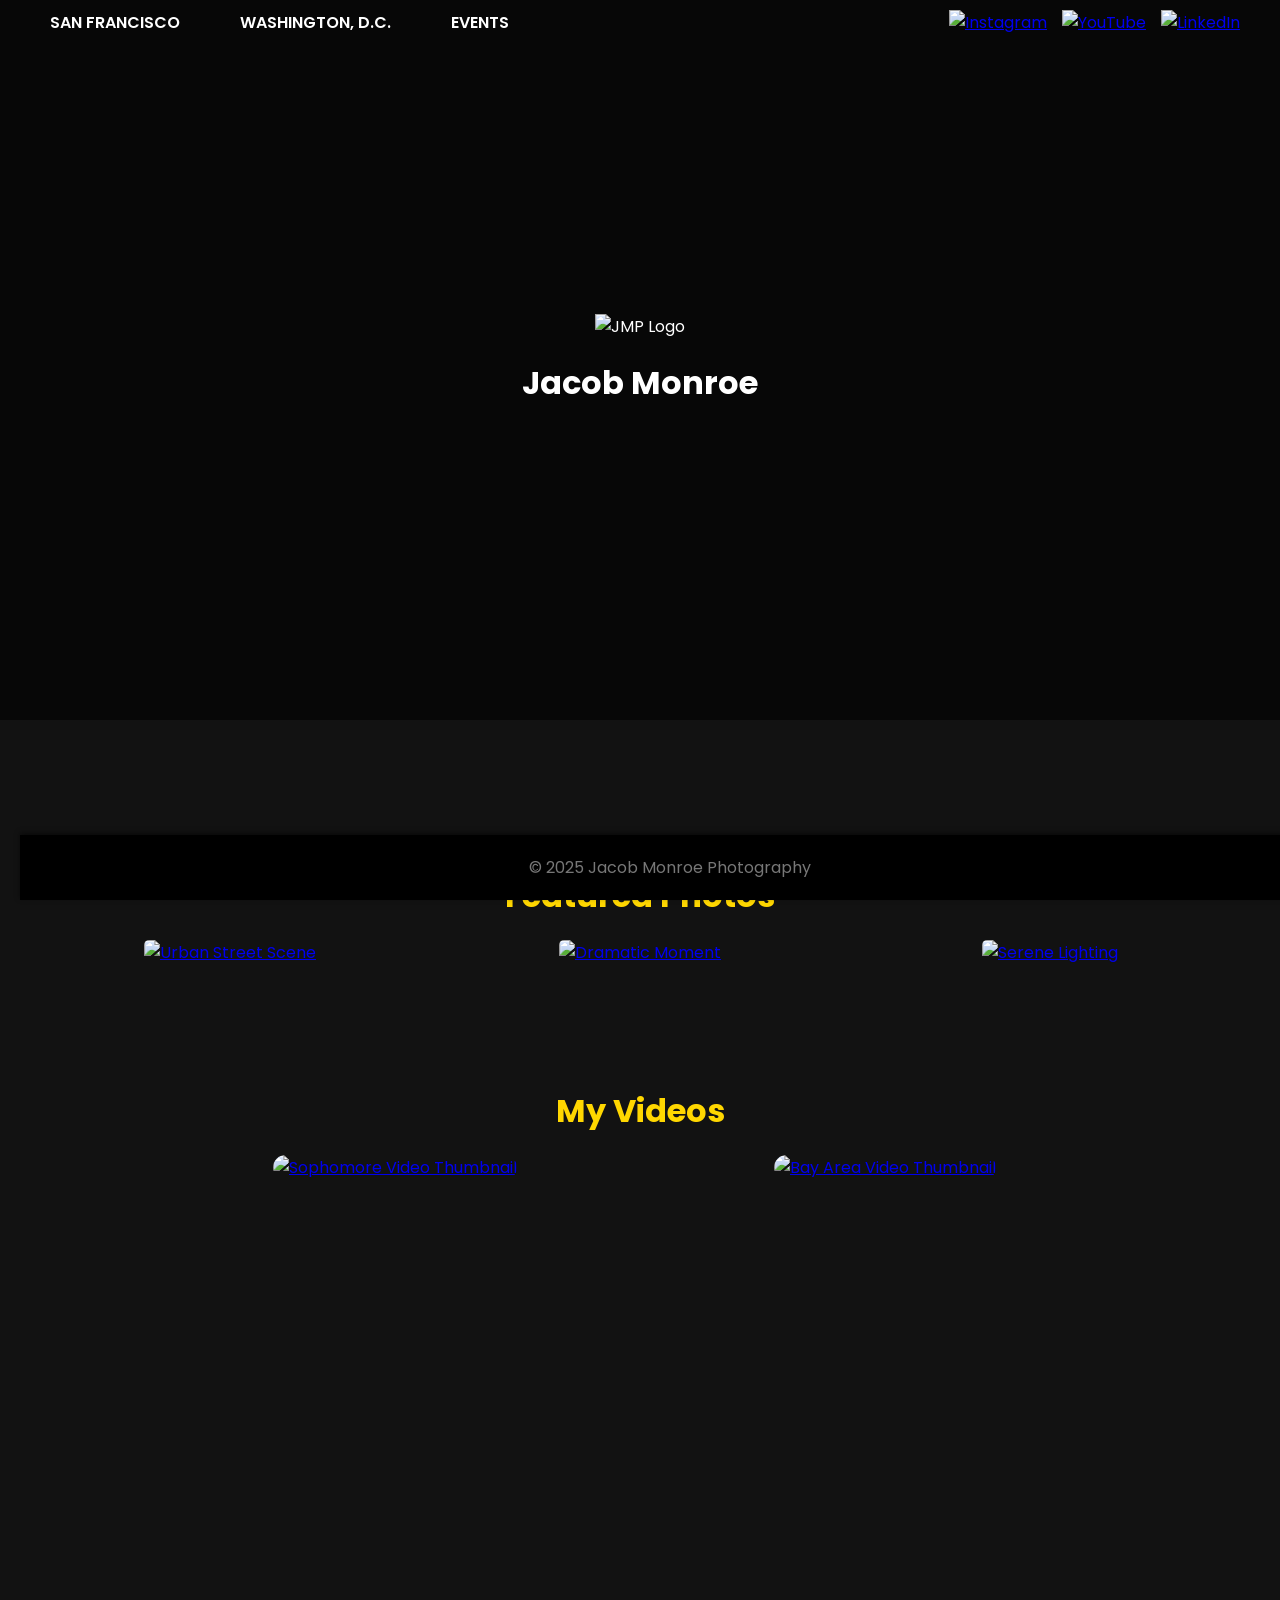
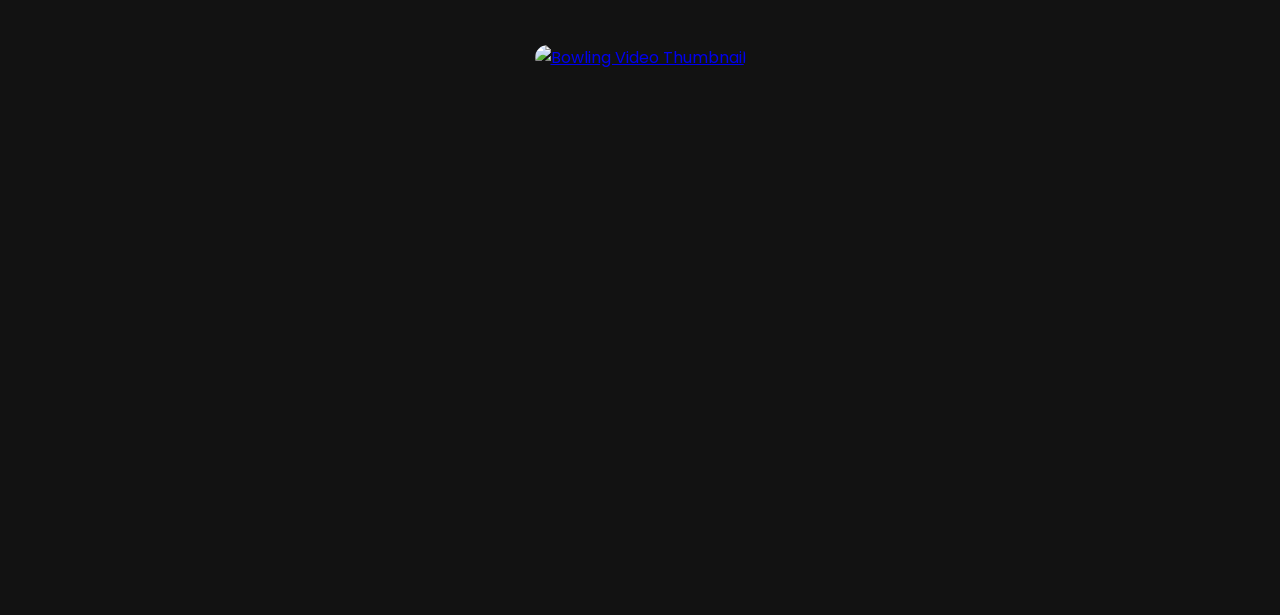
==== index.html @ bd72040c "Initial files upload" ====
<!DOCTYPE html>
<html lang="en">
<head>
    <meta charset="UTF-8">
    <meta name="viewport" content="width=device-width, initial-scale=1.0">
    <title>Jacob Monroe Photography</title>
    <style>
        @import url('https://fonts.googleapis.com/css2?family=Poppins:wght@300;600&display=swap');

        body {
            margin: 0;
            padding: 0;
            font-family: 'Poppins', sans-serif;
            background-color: #121212;
            color: #ffffff;
        }

        header {
            position: relative;
            height: 80vh;
            overflow: hidden;
            display: flex;
            justify-content: center;
            align-items: center;
            text-align: center;
        }

        .slideshow {
            position: absolute;
            top: 0;
            left: 0;
            width: 100%;
            height: 100%;
            z-index: 0;
        }

        .slideshow img {
            position: absolute;
            top: 0;
            left: 0;
            width: 100%;
            height: 100%;
            object-fit: cover;
            object-position: center;
            opacity: 0;
            animation: fade 25s infinite;
        }

        .slideshow img:nth-child(1) {
            animation-delay: 0s;
        }

        .slideshow img:nth-child(2) {
            animation-delay: 5s;
        }

        .slideshow img:nth-child(3) {
            animation-delay: 10s;
        }

        .slideshow img:nth-child(4) {
            animation-delay: 15s;
        }

        .slideshow img:nth-child(5) {
            animation-delay: 20s;
        }

        @keyframes fade {
            0% { opacity: 0; }
            10% { opacity: 1; }
            40% { opacity: 1; }
            50% { opacity: 0; }
            100% { opacity: 0; }
        }

        header::before {
            content: '';
            position: absolute;
            top: 0;
            left: 0;
            right: 0;
            bottom: 0;
            background-color: rgba(0, 0, 0, 0.6);
            z-index: 1;
        }

        .header-content {
            z-index: 2;
            position: relative;
            text-align: center;
            padding: 20px;
        }

        .header-content img {
            width: 150px;
            height: auto;
            margin-bottom: 20px;
        }

        .header-content h2 {
            font-size: 2rem;
            margin: 0;
        }

        nav {
            position: fixed;
            top: 0;
            width: 100%;
            background-color: rgba(0, 0, 0, 0);
            display: flex;
            justify-content: space-between;
            align-items: center;
            padding: 10px 20px;
            z-index: 1000;
            transition: background-color 0.5s ease;
        }

        nav:hover {
            background-color: rgba(0, 0, 0, 0.8);
        }

        .nav-links {
            display: flex;
            align-items: center;
            flex: 1;
        }

        .nav-links a {
            margin: 0 30px;
            color: #ffffff;
            text-decoration: none;
            font-weight: 600;
            font-size: 1rem;
            text-transform: uppercase;
        }

        .nav-links a:hover {
            color: #ffd700;
        }

        .social-icons {
            display: flex;
            align-items: center;
            gap: 15px;
            margin-right: 60px;
        }

        .social-icons img {
            width: 30px;
            height: auto;
            cursor: pointer;
            transition: transform 0.3s;
        }

        .social-icons img:hover {
            transform: scale(1.2);
        }

        main {
            padding: 50px 20px;
        }

        section {
            max-width: 1200px;
            margin: 50px auto;
            padding: 20px 0;
            text-align: center;
        }

        section h3 {
            font-size: 2rem;
            margin-bottom: 20px;
            color: #ffd700;
        }

        .gallery {
            display: grid;
            grid-template-columns: repeat(auto-fit, minmax(300px, 1fr));
            gap: 30px;
        }

        .gallery-item {
            position: relative;
            overflow: hidden;
        }

        .gallery img {
            width: 100%;
            height: auto;
            border-radius: 5px;
            transition: opacity 0.3s ease-in-out, transform 0.3s;
            opacity: 1;
        }

        .gallery-item:hover img {
            opacity: 0.3;
            transform: scale(1.05);
        }

        .gallery .description {
            position: absolute;
            top: 50%;
            left: 50%;
            transform: translate(-50%, -50%);
            color: #ffffff;
            font-size: 1.2rem;
            font-weight: 600;
            text-align: center;
            opacity: 0;
            transition: opacity 0.3s ease-in-out;
        }

        .gallery-item:hover .description {
            opacity: 1;
        }

        .video-gallery {
            display: flex;
            gap: 40px;
            justify-content: center;
            flex-wrap: wrap;
        }

        .video-item {
            position: relative;
            width: 450px;
            height: 450px;
            overflow: hidden;
        }

        .video-thumbnail {
            width: 100%;
            height: 100%;
            object-fit: cover;
            border-radius: 15px;
            transition: transform 0.3s ease-in-out;
        }

        .video-thumbnail:hover {
            transform: scale(1.1);
        }

        .video-description {
            position: absolute;
            top: 50%;
            left: 50%;
            transform: translate(-50%, -50%);
            color: #ffffff;
            font-size: 1.2rem;
            font-weight: 600;
            text-align: center;
            opacity: 0;
            transition: opacity 0.3s ease-in-out;
        }

        .video-item:hover .video-description {
            opacity: 1;
        }



        @keyframes play-video {
            0% { opacity: 1; }
            100% { opacity: 1; }
        }


        footer {
            text-align: center;
            padding: 20px 10px;
            background-color: #000;
            color: #777;
            position: fixed; 
            bottom: 0; 
            width: 100%;
            box-shadow: 0 -2px 5px rgba(0, 0, 0, 0.5);
        }

        footer p {
            margin: 0;
        }

        .fade-in {
            opacity: 0;
            transform: translateY(50px);
            transition: opacity 0.8s ease-out, transform 0.8s ease-out;
        }

        .fade-in.visible {
            opacity: 1;
            transform: translateY(0);
        }
    </style>
</head>
<body>

<nav>
    <div class="nav-links">
        <a href="san-francisco.html">San Francisco</a>
        <a href="washington-dc.html">Washington, D.C.</a>
        <a href="events.html">Events</a>
    </div>
    <div class="social-icons">
        <a href="https://www.instagram.com/jacobbb_photos/" target="_blank">
            <img src="images/instagram-logo.png" alt="Instagram">
        </a>
        <a href="https://www.youtube.com/@jacobbb_photos" target="_blank">
            <img src="images/youtube-logo.png" alt="YouTube">
        </a>
        <a href="https://www.linkedin.com/in/jacob-monroe-73263a211/" target="_blank">
            <img src="images/linkedin-logo.png" alt="LinkedIn">
        </a>
    </div>
</nav>

<header>
    <div class="slideshow">
        <img src="images/DSC02742-Edit-3.jpg" alt="Metro Train">
        <img src="images/DSC02815.jpg" alt="Golden Gate Bridge">
        <img src="images/DSC02839-Edit.jpg" alt="Jet Ski Sunset">
        <img src="images/DSC02872.jpg" alt="Framed Golden Gate">
        <img src="images/DSC02701.jpg" alt="Pagoda in Trees">
    </div>    
    <div class="header-content fade-in">
        <img src="images/jmp-logo.png" alt="JMP Logo">
        <h2>Jacob Monroe</h2>
    </div>
</header>

<main>
    <section>
        <h3 class="fade-in">Featured Photos</h3>
        <div class="gallery" id="featured-photos">
            <div class="gallery-item fade-in">
                <a href="washington-dc.html">
                    <img src="images/DSC02995-Edit.jpg" alt="Urban Street Scene">
                    <div class="description">Washington D.C.</div>
                </a>
            </div>
            <div class="gallery-item fade-in">
                <a href="events.html">
                    <img src="images/DSC06982.jpg" alt="Dramatic Moment">
                    <div class="description">Events</div>
                </a>
            </div>
            <div class="gallery-item fade-in">
                <a href="san-francisco.html">
                    <img src="images/DSC02701.jpg" alt="Serene Lighting">
                    <div class="description">San Francisco</div>
                </a>
            </div>
        </div>
    </section>    
    <section class="videos">
        <h3 class="fade-in">My Videos</h3>
        <div class="video-gallery">
            <div class="video-item">
                <a href="https://www.youtube.com/watch?v=WFHMotmZO9Q" target="_blank">
                    <img class="video-thumbnail" src="images/sophomore-screenshot.jpg" alt="Sophomore Video Thumbnail">
                    <div class="video-description">sophomore.mp4</div>
                </a>
            </div>
            <div class="video-item">
                <a href="https://www.youtube.com/watch?v=WrS8kGgV26c" target="_blank">
                    <img class="video-thumbnail" src="images/bay-screenshot.jpg" alt="Bay Area Video Thumbnail">
                    <div class="video-description">A day in SF</div>
                </a>
            </div>
            <div class="video-item">
                <a href="https://www.youtube.com/watch?v=JFMi3UOYPPc&t=3s" target="_blank">
                    <img class="video-thumbnail" src="images/atlanta-screenshot.jpg" alt="Bowling Video Thumbnail">
                    <div class="video-description">Atlanta Thanksgiving</div>
                </a>
            </div>
        </div>
    </section>
    

<footer>
    <p>&copy; 2025 Jacob Monroe Photography</p>
</footer>

<script>
    document.addEventListener('DOMContentLoaded', function () {
        const nav = document.querySelector('nav');
        nav.style.backgroundColor = 'rgba(0, 0, 0, 0)';
        nav.addEventListener('mouseenter', function () {
            nav.style.backgroundColor = 'rgba(0, 0, 0, 0.8)';
        });
        nav.addEventListener('mouseleave', function () {
            nav.style.backgroundColor = 'rgba(0, 0, 0, 0)';
        });

        const observer = new IntersectionObserver((entries) => {
            entries.forEach(entry => {
                if (entry.isIntersecting) {
                    entry.target.classList.add('visible');
                } else {
                    entry.target.classList.remove('visible');
                }
            });
        }, {
            threshold: 0.2
        });
        const fadeElements = document.querySelectorAll('.fade-in');
        fadeElements.forEach(el => observer.observe(el));

        const videos = document.querySelectorAll('.video');
        videos.forEach(video => {
            video.addEventListener('mouseover', function () {
                video.muted = false; 
                video.play();        
            });
            video.addEventListener('mouseleave', function () {
                video.pause();       
                video.currentTime = 0; 
                video.muted = true;  
            });
        });
    });
</script>


</body>
</html>
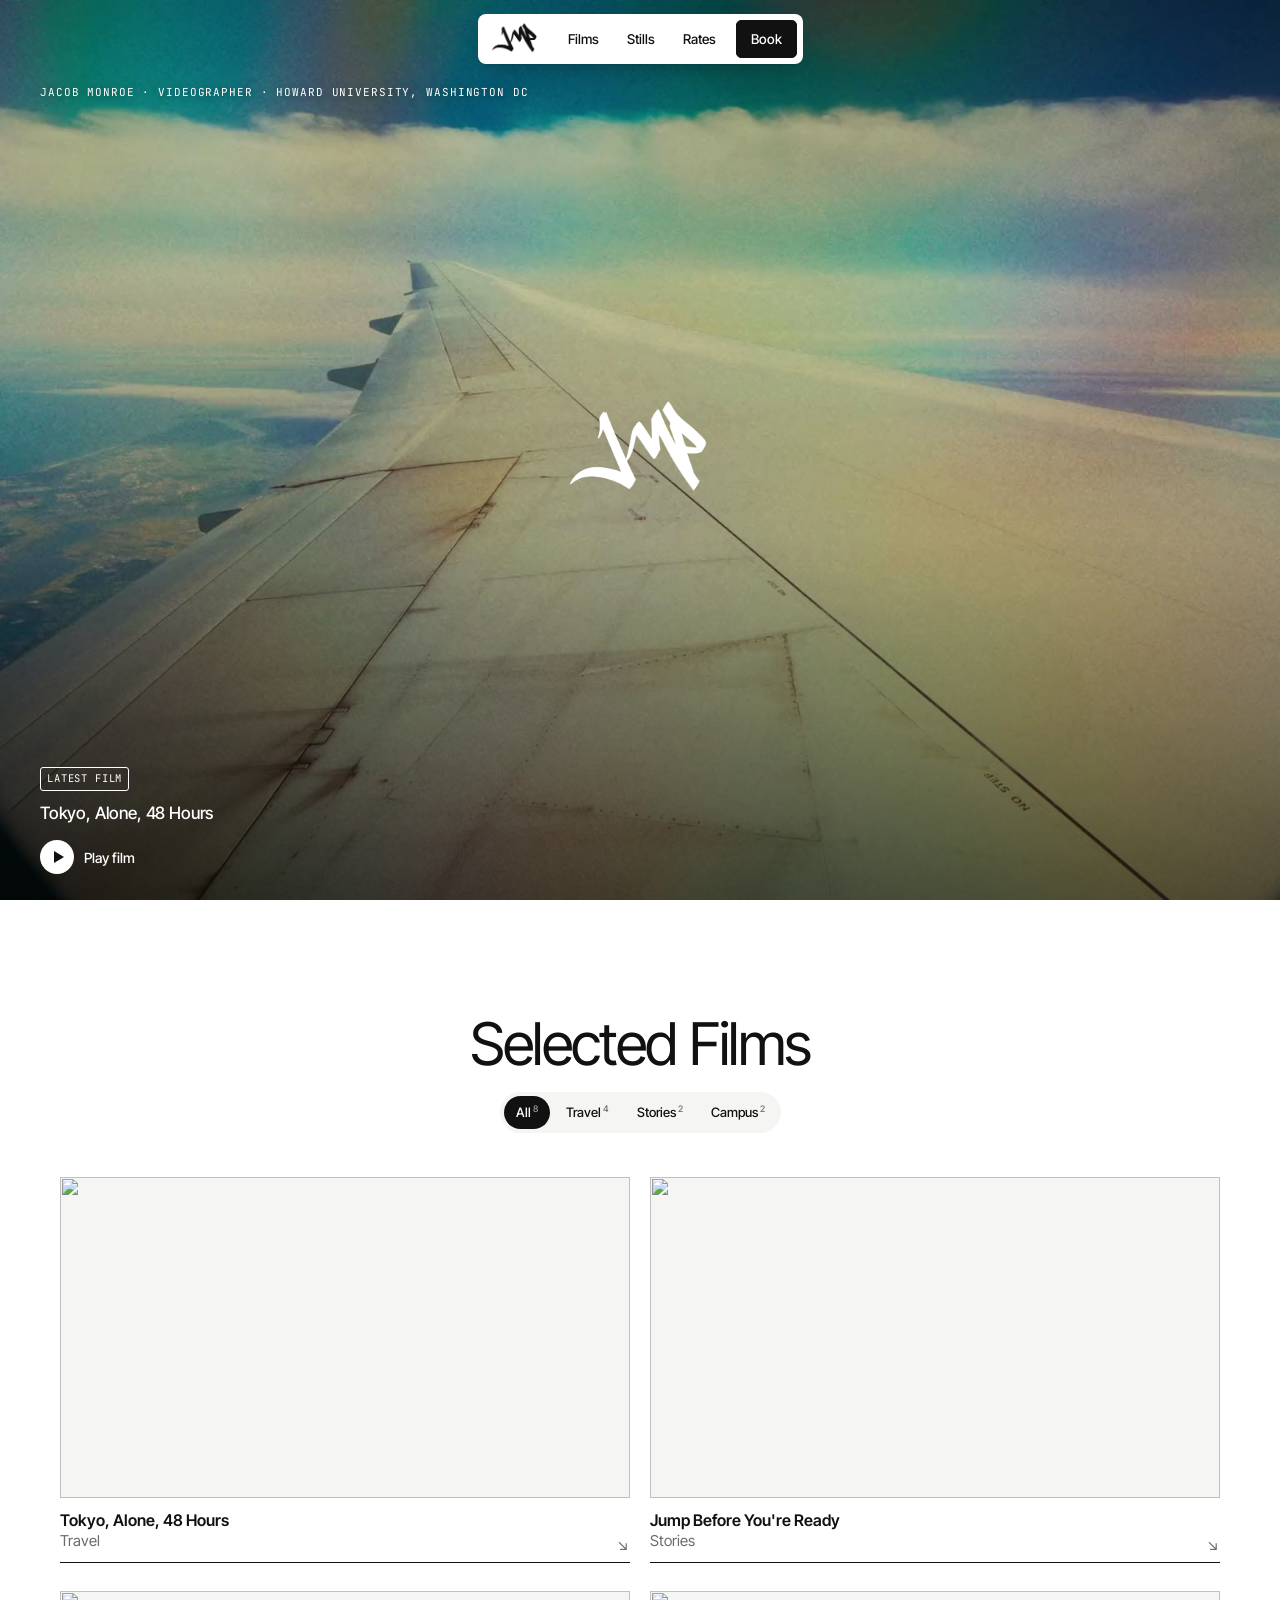
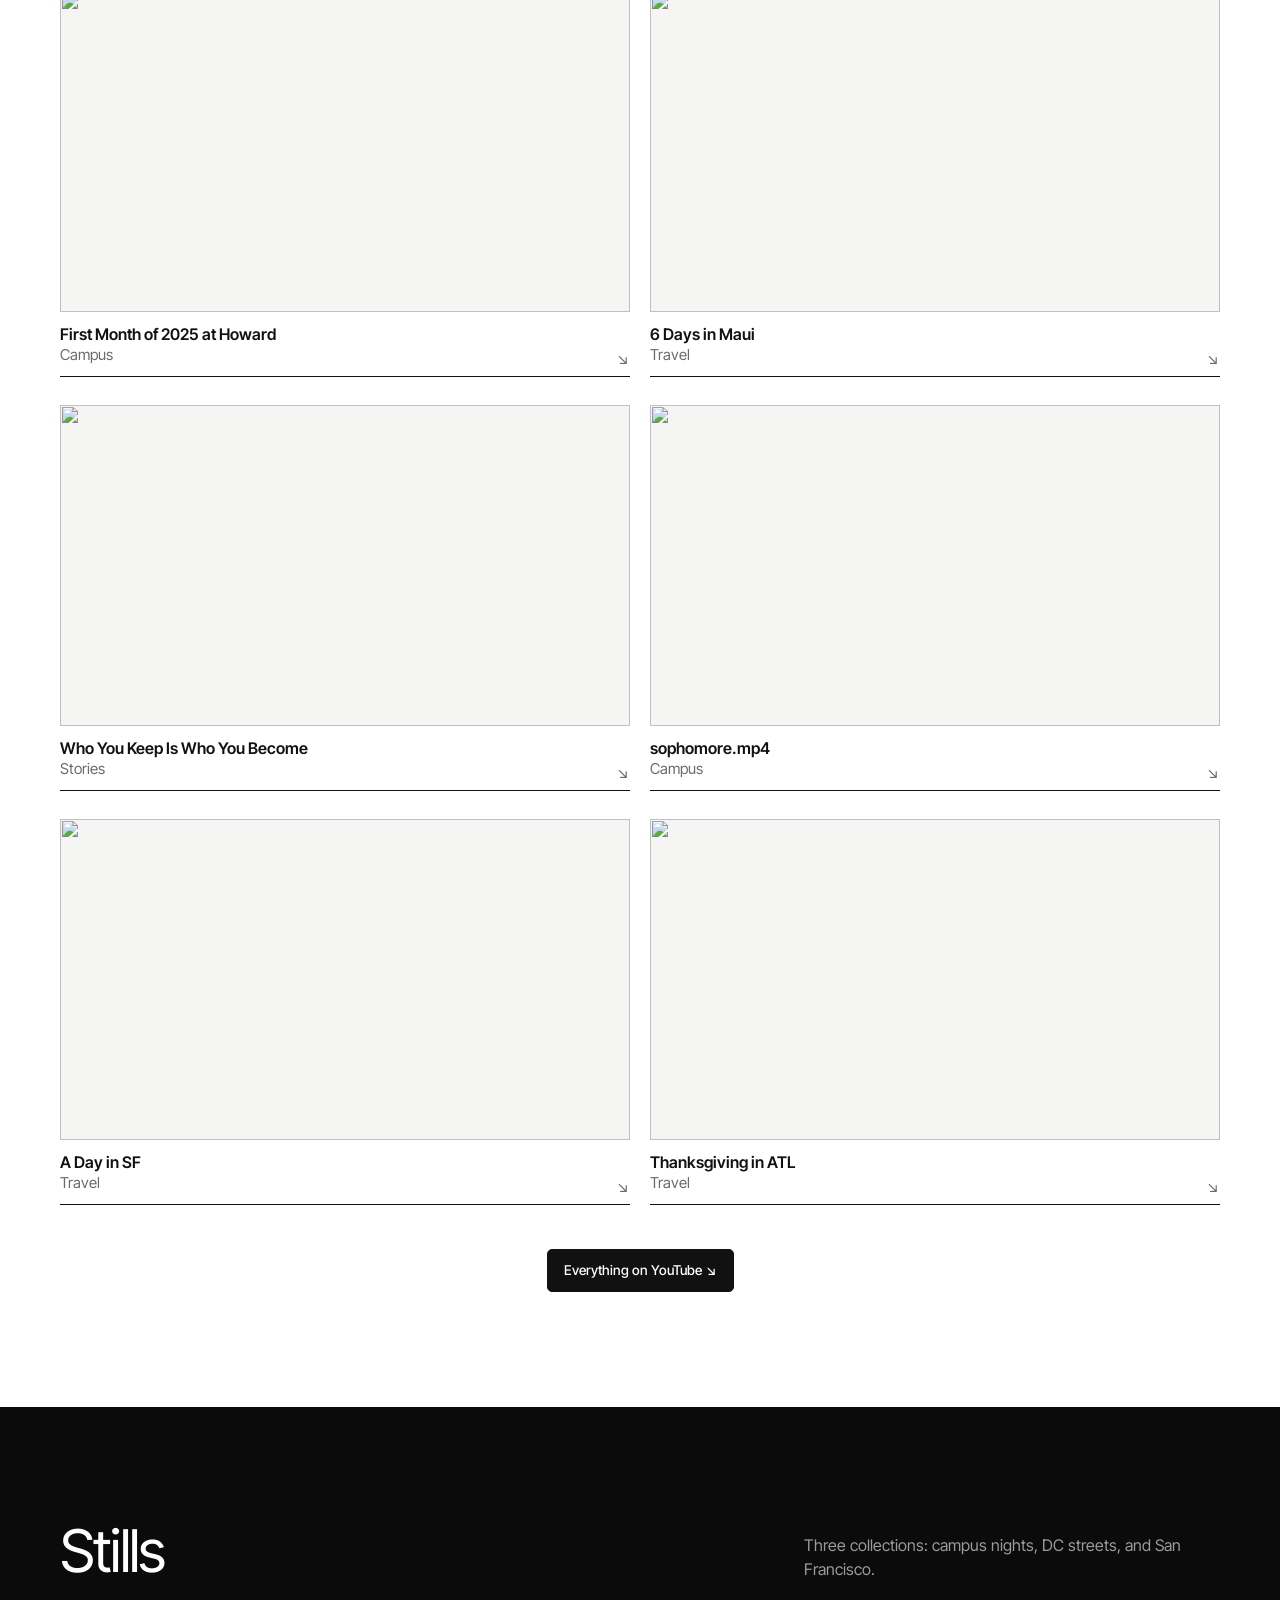
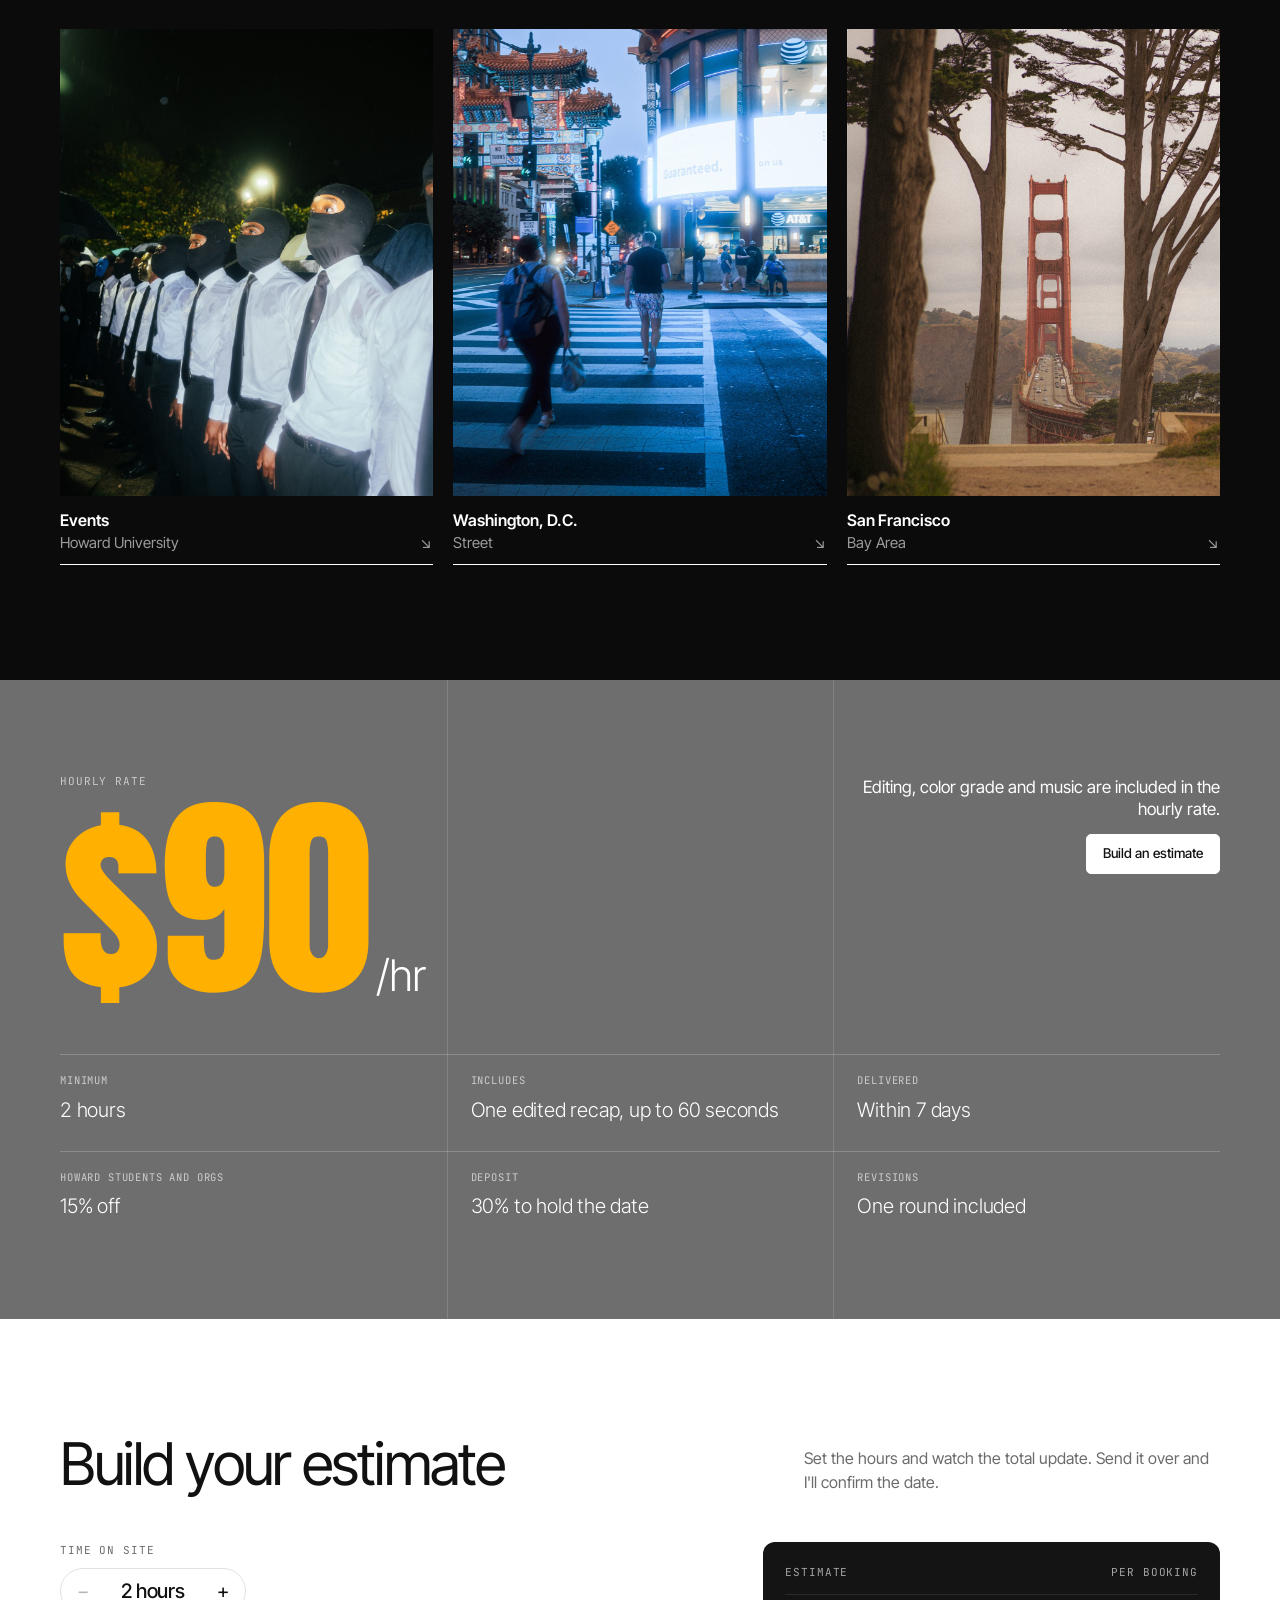
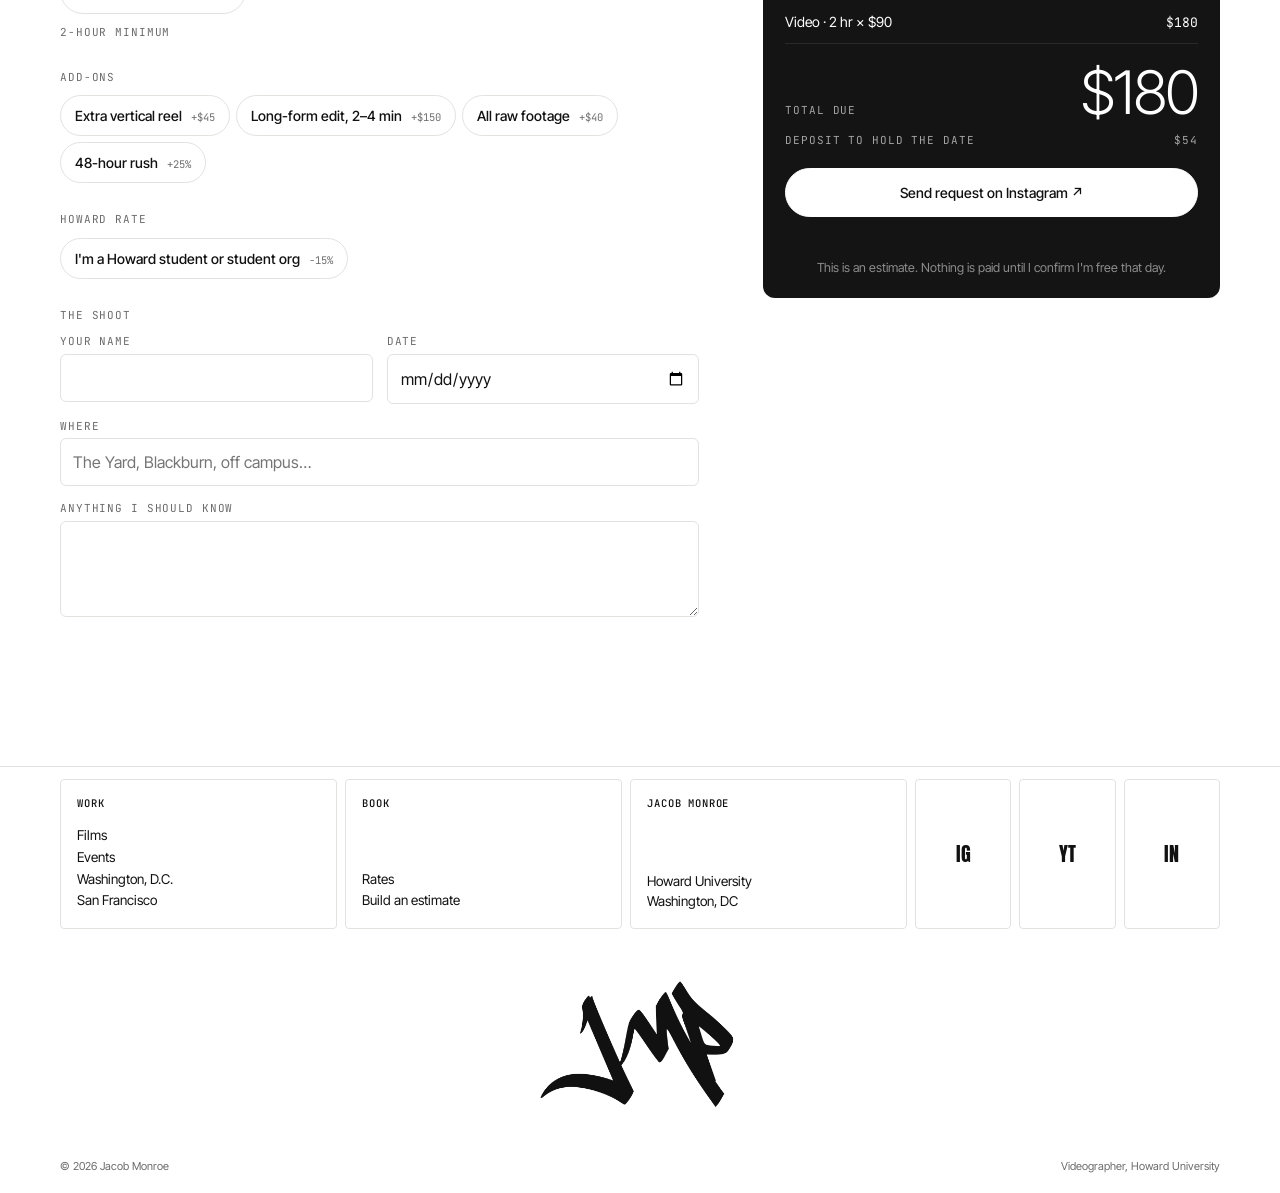
==== commit fc00da8c: "Redesign as a video portfolio with hourly rate and estimate builder - Hero plays a looping Tokyo cli" ====
--- a/index.html
+++ b/index.html
@@ -1,426 +1,195 @@
-<!DOCTYPE html>
-<html lang="en">
-<head>
-    <meta charset="UTF-8">
-    <meta name="viewport" content="width=device-width, initial-scale=1.0">
-    <title>Jacob Monroe Photography</title>
-    <style>
-        @import url('https://fonts.googleapis.com/css2?family=Poppins:wght@300;600&display=swap');
-
-        body {
-            margin: 0;
-            padding: 0;
-            font-family: 'Poppins', sans-serif;
-            background-color: #121212;
-            color: #ffffff;
-        }
-
-        header {
-            position: relative;
-            height: 80vh;
-            overflow: hidden;
-            display: flex;
-            justify-content: center;
-            align-items: center;
-            text-align: center;
-        }
-
-        .slideshow {
-            position: absolute;
-            top: 0;
-            left: 0;
-            width: 100%;
-            height: 100%;
-            z-index: 0;
-        }
-
-        .slideshow img {
-            position: absolute;
-            top: 0;
-            left: 0;
-            width: 100%;
-            height: 100%;
-            object-fit: cover;
-            object-position: center;
-            opacity: 0;
-            animation: fade 25s infinite;
-        }
-
-        .slideshow img:nth-child(1) {
-            animation-delay: 0s;
-        }
-
-        .slideshow img:nth-child(2) {
-            animation-delay: 5s;
-        }
-
-        .slideshow img:nth-child(3) {
-            animation-delay: 10s;
-        }
-
-        .slideshow img:nth-child(4) {
-            animation-delay: 15s;
-        }
-
-        .slideshow img:nth-child(5) {
-            animation-delay: 20s;
-        }
-
-        @keyframes fade {
-            0% { opacity: 0; }
-            10% { opacity: 1; }
-            40% { opacity: 1; }
-            50% { opacity: 0; }
-            100% { opacity: 0; }
-        }
-
-        header::before {
-            content: '';
-            position: absolute;
-            top: 0;
-            left: 0;
-            right: 0;
-            bottom: 0;
-            background-color: rgba(0, 0, 0, 0.6);
-            z-index: 1;
-        }
-
-        .header-content {
-            z-index: 2;
-            position: relative;
-            text-align: center;
-            padding: 20px;
-        }
-
-        .header-content img {
-            width: 150px;
-            height: auto;
-            margin-bottom: 20px;
-        }
-
-        .header-content h2 {
-            font-size: 2rem;
-            margin: 0;
-        }
-
-        nav {
-            position: fixed;
-            top: 0;
-            width: 100%;
-            background-color: rgba(0, 0, 0, 0);
-            display: flex;
-            justify-content: space-between;
-            align-items: center;
-            padding: 10px 20px;
-            z-index: 1000;
-            transition: background-color 0.5s ease;
-        }
-
-        nav:hover {
-            background-color: rgba(0, 0, 0, 0.8);
-        }
-
-        .nav-links {
-            display: flex;
-            align-items: center;
-            flex: 1;
-        }
-
-        .nav-links a {
-            margin: 0 30px;
-            color: #ffffff;
-            text-decoration: none;
-            font-weight: 600;
-            font-size: 1rem;
-            text-transform: uppercase;
-        }
-
-        .nav-links a:hover {
-            color: #ffd700;
-        }
-
-        .social-icons {
-            display: flex;
-            align-items: center;
-            gap: 15px;
-            margin-right: 60px;
-        }
-
-        .social-icons img {
-            width: 30px;
-            height: auto;
-            cursor: pointer;
-            transition: transform 0.3s;
-        }
-
-        .social-icons img:hover {
-            transform: scale(1.2);
-        }
-
-        main {
-            padding: 50px 20px;
-        }
-
-        section {
-            max-width: 1200px;
-            margin: 50px auto;
-            padding: 20px 0;
-            text-align: center;
-        }
-
-        section h3 {
-            font-size: 2rem;
-            margin-bottom: 20px;
-            color: #ffd700;
-        }
-
-        .gallery {
-            display: grid;
-            grid-template-columns: repeat(auto-fit, minmax(300px, 1fr));
-            gap: 30px;
-        }
-
-        .gallery-item {
-            position: relative;
-            overflow: hidden;
-        }
-
-        .gallery img {
-            width: 100%;
-            height: auto;
-            border-radius: 5px;
-            transition: opacity 0.3s ease-in-out, transform 0.3s;
-            opacity: 1;
-        }
-
-        .gallery-item:hover img {
-            opacity: 0.3;
-            transform: scale(1.05);
-        }
-
-        .gallery .description {
-            position: absolute;
-            top: 50%;
-            left: 50%;
-            transform: translate(-50%, -50%);
-            color: #ffffff;
-            font-size: 1.2rem;
-            font-weight: 600;
-            text-align: center;
-            opacity: 0;
-            transition: opacity 0.3s ease-in-out;
-        }
-
-        .gallery-item:hover .description {
-            opacity: 1;
-        }
-
-        .video-gallery {
-            display: flex;
-            gap: 40px;
-            justify-content: center;
-            flex-wrap: wrap;
-        }
-
-        .video-item {
-            position: relative;
-            width: 450px;
-            height: 450px;
-            overflow: hidden;
-        }
-
-        .video-thumbnail {
-            width: 100%;
-            height: 100%;
-            object-fit: cover;
-            border-radius: 15px;
-            transition: transform 0.3s ease-in-out;
-        }
-
-        .video-thumbnail:hover {
-            transform: scale(1.1);
-        }
-
-        .video-description {
-            position: absolute;
-            top: 50%;
-            left: 50%;
-            transform: translate(-50%, -50%);
-            color: #ffffff;
-            font-size: 1.2rem;
-            font-weight: 600;
-            text-align: center;
-            opacity: 0;
-            transition: opacity 0.3s ease-in-out;
-        }
-
-        .video-item:hover .video-description {
-            opacity: 1;
-        }
-
-
-
-        @keyframes play-video {
-            0% { opacity: 1; }
-            100% { opacity: 1; }
-        }
-
-
-        footer {
-            text-align: center;
-            padding: 20px 10px;
-            background-color: #000;
-            color: #777;
-            position: fixed; 
-            bottom: 0; 
-            width: 100%;
-            box-shadow: 0 -2px 5px rgba(0, 0, 0, 0.5);
-        }
-
-        footer p {
-            margin: 0;
-        }
-
-        .fade-in {
-            opacity: 0;
-            transform: translateY(50px);
-            transition: opacity 0.8s ease-out, transform 0.8s ease-out;
-        }
-
-        .fade-in.visible {
-            opacity: 1;
-            transform: translateY(0);
-        }
-    </style>
-</head>
-<body>
-
-<nav>
-    <div class="nav-links">
-        <a href="san-francisco.html">San Francisco</a>
-        <a href="washington-dc.html">Washington, D.C.</a>
-        <a href="events.html">Events</a>
-    </div>
-    <div class="social-icons">
-        <a href="https://www.instagram.com/jacobbb_photos/" target="_blank">
-            <img src="images/instagram-logo.png" alt="Instagram">
-        </a>
-        <a href="https://www.youtube.com/@jacobbb_photos" target="_blank">
-            <img src="images/youtube-logo.png" alt="YouTube">
-        </a>
-        <a href="https://www.linkedin.com/in/jacob-monroe-73263a211/" target="_blank">
-            <img src="images/linkedin-logo.png" alt="LinkedIn">
-        </a>
-    </div>
-</nav>
-
-<header>
-    <div class="slideshow">
-        <img src="images/DSC02742-Edit-3.jpg" alt="Metro Train">
-        <img src="images/DSC02815.jpg" alt="Golden Gate Bridge">
-        <img src="images/DSC02839-Edit.jpg" alt="Jet Ski Sunset">
-        <img src="images/DSC02872.jpg" alt="Framed Golden Gate">
-        <img src="images/DSC02701.jpg" alt="Pagoda in Trees">
-    </div>    
-    <div class="header-content fade-in">
-        <img src="images/jmp-logo.png" alt="JMP Logo">
-        <h2>Jacob Monroe</h2>
-    </div>
-</header>
-
-<main>
-    <section>
-        <h3 class="fade-in">Featured Photos</h3>
-        <div class="gallery" id="featured-photos">
-            <div class="gallery-item fade-in">
-                <a href="washington-dc.html">
-                    <img src="images/DSC02995-Edit.jpg" alt="Urban Street Scene">
-                    <div class="description">Washington D.C.</div>
-                </a>
-            </div>
-            <div class="gallery-item fade-in">
-                <a href="events.html">
-                    <img src="images/DSC06982.jpg" alt="Dramatic Moment">
-                    <div class="description">Events</div>
-                </a>
-            </div>
-            <div class="gallery-item fade-in">
-                <a href="san-francisco.html">
-                    <img src="images/DSC02701.jpg" alt="Serene Lighting">
-                    <div class="description">San Francisco</div>
-                </a>
-            </div>
-        </div>
-    </section>    
-    <section class="videos">
-        <h3 class="fade-in">My Videos</h3>
-        <div class="video-gallery">
-            <div class="video-item">
-                <a href="https://www.youtube.com/watch?v=WFHMotmZO9Q" target="_blank">
-                    <img class="video-thumbnail" src="images/sophomore-screenshot.jpg" alt="Sophomore Video Thumbnail">
-                    <div class="video-description">sophomore.mp4</div>
-                </a>
-            </div>
-            <div class="video-item">
-                <a href="https://www.youtube.com/watch?v=WrS8kGgV26c" target="_blank">
-                    <img class="video-thumbnail" src="images/bay-screenshot.jpg" alt="Bay Area Video Thumbnail">
-                    <div class="video-description">A day in SF</div>
-                </a>
-            </div>
-            <div class="video-item">
-                <a href="https://www.youtube.com/watch?v=JFMi3UOYPPc&t=3s" target="_blank">
-                    <img class="video-thumbnail" src="images/atlanta-screenshot.jpg" alt="Bowling Video Thumbnail">
-                    <div class="video-description">Atlanta Thanksgiving</div>
-                </a>
-            </div>
-        </div>
-    </section>
-    
-
-<footer>
-    <p>&copy; 2025 Jacob Monroe Photography</p>
-</footer>
-
-<script>
-    document.addEventListener('DOMContentLoaded', function () {
-        const nav = document.querySelector('nav');
-        nav.style.backgroundColor = 'rgba(0, 0, 0, 0)';
-        nav.addEventListener('mouseenter', function () {
-            nav.style.backgroundColor = 'rgba(0, 0, 0, 0.8)';
-        });
-        nav.addEventListener('mouseleave', function () {
-            nav.style.backgroundColor = 'rgba(0, 0, 0, 0)';
-        });
-
-        const observer = new IntersectionObserver((entries) => {
-            entries.forEach(entry => {
-                if (entry.isIntersecting) {
-                    entry.target.classList.add('visible');
-                } else {
-                    entry.target.classList.remove('visible');
-                }
-            });
-        }, {
-            threshold: 0.2
-        });
-        const fadeElements = document.querySelectorAll('.fade-in');
-        fadeElements.forEach(el => observer.observe(el));
-
-        const videos = document.querySelectorAll('.video');
-        videos.forEach(video => {
-            video.addEventListener('mouseover', function () {
-                video.muted = false; 
-                video.play();        
-            });
-            video.addEventListener('mouseleave', function () {
-                video.pause();       
-                video.currentTime = 0; 
-                video.muted = true;  
-            });
-        });
-    });
-</script>
-
-
-</body>
-</html>
+<!DOCTYPE html>
+<html lang="en">
+<head>
+  <meta charset="UTF-8">
+  <meta name="viewport" content="width=device-width, initial-scale=1.0">
+  <title>Jacob Monroe — Videographer, Howard University</title>
+  <meta name="description" content="Jacob Monroe is a videographer at Howard University in Washington, DC. Watch the films, see the rates, and book a shoot.">
+  <meta property="og:title" content="Jacob Monroe — Videographer">
+  <meta property="og:description" content="Videographer at Howard University, Washington, DC.">
+  <meta property="og:image" content="https://i.ytimg.com/vi/aL7wgQuylRU/maxresdefault.jpg">
+  <link rel="icon" href="images/jmp-logo.png">
+  <link rel="preconnect" href="https://fonts.googleapis.com">
+  <link rel="preconnect" href="https://fonts.gstatic.com" crossorigin>
+  <link href="https://fonts.googleapis.com/css2?family=Anton&family=Inter+Tight:wght@300;400;500;600&family=JetBrains+Mono:wght@400;500&display=swap" rel="stylesheet">
+  <link rel="stylesheet" href="css/style.css?v=7">
+</head>
+<body>
+
+<nav class="nav">
+  <div class="wrap">
+    <a class="brand" href="#top" aria-label="Jacob Monroe, home"><span class="logo"></span></a>
+    <div class="nav-links mono">
+      <a class="hide-s" href="#films">Films</a>
+      <a class="hide-s" href="#photos">Stills</a>
+      <a href="#rates">Rates</a>
+      <a class="btn" href="#book">Book</a>
+    </div>
+  </div>
+</nav>
+
+<header class="hero" id="top" aria-roledescription="carousel" aria-label="Featured films">
+  <h1 class="sr">Jacob Monroe: videographer at Howard University</h1>
+  <p class="who mono">Jacob Monroe · Videographer · Howard University, Washington DC</p>
+  <div id="slides"></div>
+  <div class="hero-logo" role="img" aria-label="JMP"></div>
+  <div class="dots" id="dots"></div>
+  <span class="count mono" id="count"></span>
+</header>
+
+<section class="section" id="films">
+  <div class="wrap">
+    <div class="center-head">
+      <h2>Selected Films</h2>
+      <div class="filters" id="filters" role="group" aria-label="Filter films"></div>
+    </div>
+    <div class="films" id="film-grid"></div>
+    <div class="films-foot">
+      <a class="btn" href="https://www.youtube.com/@jacobbb_photos" target="_blank" rel="noopener">Everything on YouTube ↘</a>
+    </div>
+  </div>
+</section>
+
+<section class="section dark" id="photos">
+  <div class="wrap">
+    <div class="head">
+      <h2 class="h2">Stills</h2>
+      <p>Three collections: campus nights, DC streets, and San Francisco.</p>
+    </div>
+    <div class="collections">
+      <a class="collection reveal" href="events.html">
+        <div class="frame"><img loading="lazy" src="images/web/DSC06982.jpg" alt="A line of men in white shirts, ties and masks at night"></div>
+        <div class="cap"><div><b>Events</b><span>Howard University</span></div><span>↘</span></div>
+      </a>
+      <a class="collection reveal" href="washington-dc.html">
+        <div class="frame"><img loading="lazy" src="images/web/DSC02995-Edit.jpg" alt="Pedestrians crossing a Chinatown intersection at dusk"></div>
+        <div class="cap"><div><b>Washington, D.C.</b><span>Street</span></div><span>↘</span></div>
+      </a>
+      <a class="collection reveal" href="san-francisco.html">
+        <div class="frame"><img loading="lazy" src="images/web/DSC02872.jpg" alt="The Golden Gate Bridge framed by cypress trees"></div>
+        <div class="cap"><div><b>San Francisco</b><span>Bay Area</span></div><span>↘</span></div>
+      </a>
+    </div>
+  </div>
+</section>
+
+<section class="panel" id="rates">
+  <div class="wrap rates-top">
+    <h2 class="lede"><span class="mono rate-label">Hourly rate</span><span class="big-rate">$90<small>/hr</small></span></h2>
+    <div class="side">
+      Editing, color grade and music are included in the hourly rate.
+      <div><a class="btn light" href="#book">Build an estimate</a></div>
+    </div>
+    <dl class="specs">
+      <div><dt>Minimum</dt><dd>2 hours</dd></div>
+      <div><dt>Includes</dt><dd>One edited recap, up to 60 seconds</dd></div>
+      <div><dt>Delivered</dt><dd>Within 7 days</dd></div>
+      <div><dt>Howard students and orgs</dt><dd>15% off</dd></div>
+      <div><dt>Deposit</dt><dd>30% to hold the date</dd></div>
+      <div><dt>Revisions</dt><dd>One round included</dd></div>
+    </dl>
+  </div>
+
+</section>
+
+<section class="section" id="book">
+  <div class="wrap">
+    <div class="head">
+      <h2 class="h2">Build your estimate</h2>
+      <p>Set the hours and watch the total update. Send it over and I'll confirm the date.</p>
+    </div>
+
+    <div class="book" id="estimator">
+      <div>
+        <div class="field">
+          <span class="mono">Time on site</span>
+          <div class="stepper">
+            <button id="hours-less" aria-label="One hour less">−</button>
+            <output id="hours" aria-live="polite">2 hours</output>
+            <button id="hours-more" aria-label="One hour more">+</button>
+          </div>
+          <p class="mono muted" id="hours-min" style="margin:10px 0 0"></p>
+        </div>
+
+        <div class="field">
+          <span class="mono">Add-ons</span>
+          <div class="chips">
+            <button class="chip" data-addon="reel" aria-pressed="false">Extra vertical reel <small>+$45</small></button>
+            <button class="chip" data-addon="long" aria-pressed="false">Long-form edit, 2–4 min <small>+$150</small></button>
+            <button class="chip" data-addon="raw" aria-pressed="false">All raw footage <small>+$40</small></button>
+            <button class="chip" data-toggle="rush" aria-pressed="false">48-hour rush <small>+25%</small></button>
+          </div>
+        </div>
+
+        <div class="field">
+          <span class="mono">Howard rate</span>
+          <div class="chips">
+            <button class="chip" data-toggle="student" aria-pressed="false">I'm a Howard student or student org <small>−15%</small></button>
+          </div>
+        </div>
+
+        <div class="field">
+          <span class="mono">The shoot</span>
+          <div class="inputs">
+            <label><span class="mono">Your name</span><input id="f-name" type="text" autocomplete="name"></label>
+            <label><span class="mono">Date</span><input id="f-date" type="date"></label>
+            <label class="full"><span class="mono">Where</span><input id="f-where" type="text" placeholder="The Yard, Blackburn, off campus…"></label>
+            <label class="full"><span class="mono">Anything I should know</span><textarea id="f-notes" rows="3"></textarea></label>
+          </div>
+        </div>
+        <a class="mini mono" href="#slip"><span>Total due</span><b id="mini-total">$0</b><span>See estimate ↓</span></a>
+      </div>
+
+      <aside class="slip" id="slip" aria-label="Estimate">
+        <div class="slip-head mono"><span>Estimate</span><span>Per booking</span></div>
+        <dl id="slip-lines"></dl>
+        <div class="total"><span class="mono">Total due</span><b id="slip-total">$0</b></div>
+        <div class="dep mono"><span>Deposit to hold the date</span><span id="slip-deposit">$0</span></div>
+        <div class="actions">
+          <button class="btn light" id="send-dm">Send request on Instagram ↗</button>
+          <button class="btn ghost" id="send-email" hidden>Email request</button>
+        </div>
+        <div class="toast mono" id="toast" role="status"></div>
+        <div class="pay" id="pay" hidden>
+          <span class="mono">Date confirmed? Pay the deposit</span>
+          <div class="chips" id="pay-links"></div>
+        </div>
+        <p class="note">This is an estimate. Nothing is paid until I confirm I'm free that day.</p>
+      </aside>
+    </div>
+  </div>
+</section>
+
+<footer class="footer">
+  <div class="wrap">
+    <div class="boxes">
+      <div class="box">
+        <h4>Work</h4>
+        <div><a href="#films">Films</a><a href="events.html">Events</a><a href="washington-dc.html">Washington, D.C.</a><a href="san-francisco.html">San Francisco</a></div>
+      </div>
+      <div class="box">
+        <h4>Book</h4>
+        <div><a href="#rates">Rates</a><a href="#book">Build an estimate</a></div>
+      </div>
+      <div class="box">
+        <h4>Jacob Monroe</h4>
+        <div>Howard University<br>Washington, DC</div>
+      </div>
+      <div class="tiles">
+        <a href="https://www.instagram.com/jacobbb_photos/" target="_blank" rel="noopener" aria-label="Instagram">IG</a>
+        <a href="https://www.youtube.com/@jacobbb_photos" target="_blank" rel="noopener" aria-label="YouTube">YT</a>
+        <a href="https://www.linkedin.com/in/jacob-monroe-73263a211/" target="_blank" rel="noopener" aria-label="LinkedIn">IN</a>
+      </div>
+    </div>
+    <div class="biglogo" role="img" aria-label="JMP"></div>
+    <div class="base">
+      <span>© <span id="year">2026</span> Jacob Monroe</span>
+      <span>Videographer, Howard University</span>
+    </div>
+  </div>
+</footer>
+
+<script src="js/site.js?v=7"></script>
+<script>document.getElementById('year').textContent = new Date().getFullYear();</script>
+</body>
+</html>
--- a/css/style.css
+++ b/css/style.css
@@ -0,0 +1,365 @@
+/* Jacob Monroe — films & photos
+   Black, white, one flat gray and an amber title color. */
+
+:root {
+  --black: #0b0b0b;
+  --ink: #111;
+  --white: #fff;
+  --paper: #f5f5f3;
+  --gray: #6e6e6e;
+  --gray-card: #626262;
+  --muted: #6b6b6b;
+  --line: #e2e2df;
+  --line-dark: #2a2a2a;
+  --amber: #ffb000;
+  --display: "Anton", "Impact", "Arial Narrow", sans-serif;
+  --sans: "Inter Tight", "Inter", system-ui, -apple-system, "Segoe UI", sans-serif;
+  --mono: "JetBrains Mono", ui-monospace, "SF Mono", Consolas, monospace;
+  --wrap: 1240px;
+  --gutter: clamp(16px, 3.4vw, 40px);
+}
+
+*, *::before, *::after { box-sizing: border-box; }
+html { scroll-behavior: smooth; -webkit-text-size-adjust: 100%; }
+body {
+  margin: 0; background: var(--white); color: var(--ink);
+  font-family: var(--sans); font-size: 16px; line-height: 1.5;
+  -webkit-font-smoothing: antialiased;
+}
+img { display: block; max-width: 100%; }
+[hidden] { display: none !important; }
+a { color: inherit; }
+button { font: inherit; color: inherit; cursor: pointer; }
+:focus-visible { outline: 2px solid var(--amber); outline-offset: 3px; }
+.sr { position: absolute; width: 1px; height: 1px; overflow: hidden; clip-path: inset(50%); white-space: nowrap; }
+
+.wrap { max-width: var(--wrap); margin: 0 auto; padding: 0 var(--gutter); position: relative; }
+.mono { font-family: var(--mono); font-size: 11px; letter-spacing: .08em; text-transform: uppercase; }
+.muted { color: var(--muted); }
+
+/* ---------- Nav: floating bar ---------- */
+.nav { position: fixed; top: 14px; left: 0; right: 0; z-index: 50; pointer-events: none; }
+.nav .wrap {
+  pointer-events: auto;
+  display: flex; align-items: center; justify-content: space-between; gap: 18px;
+  width: max-content; max-width: calc(100% - 2 * var(--gutter));
+  padding: 6px 6px 6px 16px;
+  background: var(--white); border-radius: 8px;
+  box-shadow: 0 1px 0 rgba(0,0,0,.06), 0 10px 30px -12px rgba(0,0,0,.35);
+}
+.brand { font-family: var(--display); font-size: 19px; letter-spacing: .02em; text-transform: uppercase; text-decoration: none; line-height: 1; display: flex; align-items: center; gap: 8px; }
+.dot { display: none; }
+.logo { display: block; width: 46px; height: 32px; background: currentColor; -webkit-mask: url(../images/jmp-logo.png) center / contain no-repeat; mask: url(../images/jmp-logo.png) center / contain no-repeat; }
+.nav .wrap { padding-left: 14px; }
+.nav-links { display: flex; align-items: center; gap: 4px; font-family: var(--sans); font-size: 13.5px; font-weight: 500; letter-spacing: 0; text-transform: none; }
+.nav-links a { text-decoration: none; padding: 8px 12px; border-radius: 5px; }
+.nav-links a:hover { background: var(--paper); }
+.nav-links .btn { padding: 8px 14px; margin-left: 4px; }
+.nav-links .btn:hover { background: var(--amber); color: var(--ink); }
+
+/* ---------- Buttons ---------- */
+.btn {
+  display: inline-flex; align-items: center; justify-content: center; gap: 8px;
+  padding: 10px 16px; border: 1px solid var(--ink); border-radius: 5px;
+  background: var(--ink); color: var(--white);
+  font-family: var(--sans); font-size: 13.5px; font-weight: 500; text-decoration: none;
+  transition: background .2s, color .2s, border-color .2s;
+}
+.btn:hover { background: var(--amber); border-color: var(--amber); color: var(--ink); }
+.btn.light { background: var(--white); border-color: var(--white); color: var(--ink); }
+.btn.light:hover { background: var(--amber); border-color: var(--amber); }
+.btn.ghost { background: transparent; color: var(--ink); border-color: var(--line); }
+.btn.ghost:hover { background: var(--ink); color: var(--white); border-color: var(--ink); }
+
+/* ---------- Hero: full-bleed film slider ---------- */
+.hero { position: relative; height: min(100svh, 920px); min-height: 520px; background: var(--black); color: var(--white); overflow: hidden; }
+.slide {
+  position: absolute; inset: 0; width: 100%; height: 100%; padding: 0; border: 0; background: none;
+  text-align: left; color: inherit; opacity: 0; visibility: hidden; transition: opacity .9s ease, visibility 0s .9s;
+}
+.slide.on { opacity: 1; visibility: visible; transition: opacity .9s ease; }
+.slide img { position: absolute; inset: 0; width: 100%; height: 100%; object-fit: cover; transform: scale(1.04); transition: transform 7s linear; }
+.slide.on img { transform: scale(1); }
+.slide video { position: absolute; inset: 0; width: 100%; height: 100%; object-fit: cover; }
+.who { position: absolute; z-index: 3; left: var(--gutter); top: 84px; margin: 0; text-shadow: 0 1px 10px rgba(0,0,0,.5); }
+.slide::after { content: ""; position: absolute; inset: 0; background: linear-gradient(180deg, rgba(0,0,0,.28) 0%, rgba(0,0,0,0) 30%, rgba(0,0,0,.1) 60%, rgba(0,0,0,.6) 100%); }
+.slide .body { position: absolute; z-index: 2; left: var(--gutter); right: var(--gutter); bottom: 26px; }
+.tag { display: inline-block; padding: 3px 6px; border: 1px solid currentColor; border-radius: 3px; font-family: var(--mono); font-size: 10.5px; letter-spacing: .08em; text-transform: uppercase; }
+.slide .title { display: block; margin: 10px 0 14px; font-size: 17px; font-weight: 500; letter-spacing: -.01em; }
+.hero-logo { position: absolute; z-index: 2; left: 50%; top: 50%; width: clamp(96px, 11vw, 150px); aspect-ratio: 768 / 538; transform: translate(-50%, -50%); background: var(--white); pointer-events: none; filter: drop-shadow(0 2px 14px rgba(0,0,0,.35)); -webkit-mask: url(../images/jmp-logo.png) center / contain no-repeat; mask: url(../images/jmp-logo.png) center / contain no-repeat; }
+.slide .go { display: inline-flex; align-items: center; gap: 10px; font-size: 14px; font-weight: 500; }
+.slide .go i { width: 34px; height: 34px; border-radius: 50%; background: var(--white); display: grid; place-items: center; transition: background .2s; }
+.slide .go i::after { content: ""; margin-left: 3px; border-left: 10px solid var(--ink); border-top: 6px solid transparent; border-bottom: 6px solid transparent; }
+.slide:hover .go i { background: var(--amber); }
+.dots { position: absolute; z-index: 3; left: 0; right: 0; bottom: 28px; display: flex; justify-content: center; gap: 8px; }
+.dots button { width: 8px; height: 8px; padding: 0; border-radius: 99px; border: 1px solid var(--white); background: transparent; transition: width .3s, background .3s; }
+.dots button[aria-current="true"] { width: 26px; background: var(--white); }
+.hero .count { position: absolute; z-index: 3; right: var(--gutter); bottom: 26px; }
+
+/* ---------- Gray panels with column rules ---------- */
+.panel { position: relative; background: var(--gray); color: var(--white); }
+.panel .wrap::before, .panel .wrap::after {
+  content: ""; position: absolute; top: 0; bottom: 0; width: 1px; background: rgba(255,255,255,.14); pointer-events: none;
+}
+.panel .wrap::before { left: calc(var(--gutter) + (100% - 2 * var(--gutter)) / 3); }
+.panel .wrap::after { left: calc(var(--gutter) + (100% - 2 * var(--gutter)) * 2 / 3); }
+.lede { font-weight: 300; font-size: clamp(30px, 3.6vw, 50px); line-height: 1.08; letter-spacing: -.02em; margin: 0; text-indent: 1.6em; }
+.lede.dim { color: rgba(255,255,255,.6); }
+
+.intro .wrap { display: grid; grid-template-columns: repeat(3, minmax(0, 1fr)); gap: 0; min-height: 640px; padding-top: 72px; padding-bottom: 56px; }
+.intro .col { padding: 0 24px; display: flex; flex-direction: column; }
+.intro .col:first-child { padding-left: 0; justify-content: space-between; }
+.intro .col:last-child { padding-right: 0; justify-content: space-between; align-items: flex-end; text-align: right; }
+.intro .col.mid { align-items: center; justify-content: center; }
+.intro p:not(.lede) { margin: 0; font-size: 18px; line-height: 1.3; max-width: 22em; }
+.slab { width: min(100%, 300px); background: #1c1c1c; padding: 10px; border-radius: 6px; box-shadow: 0 30px 40px -24px rgba(0,0,0,.55); transform: rotate(-2deg); transition: transform .5s cubic-bezier(.2,.7,.2,1); }
+.slab:hover { transform: rotate(0) scale(1.02); }
+.slab .label { display: flex; justify-content: space-between; gap: 10px; background: var(--white); color: var(--ink); padding: 8px 10px; border-radius: 3px; margin-bottom: 10px; border-top: 5px solid var(--amber); line-height: 1.45; }
+.slab img { width: 100%; aspect-ratio: 4 / 5; object-fit: cover; border-radius: 3px; }
+.chapters { list-style: none; margin: 0; padding: 0; width: min(100%, 230px); text-align: left; }
+.chapters a { display: flex; justify-content: space-between; align-items: baseline; gap: 12px; text-decoration: none; font-size: 22px; font-weight: 500; line-height: 1.15; letter-spacing: -.01em; color: rgba(255,255,255,.62); padding: 1px 0; }
+.chapters a:hover { color: var(--white); }
+.chapters a span { font-family: var(--mono); font-size: 10px; letter-spacing: .08em; }
+
+/* ---------- Sections ---------- */
+.section { padding: clamp(64px, 9vw, 128px) 0; }
+.section.dark { background: var(--black); color: var(--white); }
+.section.dark .muted { color: #9b9b9b; }
+.center-head { text-align: center; margin-bottom: clamp(28px, 4vw, 44px); }
+.center-head h2, .h2 { font-weight: 400; font-size: clamp(36px, 4.6vw, 60px); line-height: 1; letter-spacing: -.03em; margin: 0; }
+.head { display: flex; justify-content: space-between; align-items: flex-end; gap: 24px; margin-bottom: clamp(28px, 4vw, 48px); }
+.head p { margin: 0; max-width: 26em; color: var(--muted); }
+.section.dark .head p { color: #9b9b9b; }
+
+/* ---------- Films ---------- */
+.filters { display: inline-flex; flex-wrap: wrap; justify-content: center; gap: 4px; margin-top: 18px; padding: 4px; border-radius: 99px; background: var(--paper); }
+.filters button { padding: 6px 12px; border: 0; border-radius: 99px; background: transparent; font-size: 13px; font-weight: 500; }
+.filters button sup { font-size: 9px; margin-left: 2px; opacity: .6; }
+.filters button:hover { background: var(--white); }
+.filters button[aria-pressed="true"] { background: var(--ink); color: var(--white); }
+.films { display: grid; grid-template-columns: repeat(2, minmax(0, 1fr)); gap: 28px 20px; }
+.film { background: none; border: 0; padding: 0; text-align: left; display: block; width: 100%; }
+.film .thumb { position: relative; aspect-ratio: 16 / 9; overflow: hidden; background: var(--paper); }
+.film .thumb img { width: 100%; height: 100%; object-fit: cover; transition: transform .8s cubic-bezier(.2,.7,.2,1); }
+.film:hover .thumb img { transform: scale(1.04); }
+.film .meta { display: flex; justify-content: space-between; align-items: flex-end; gap: 16px; padding: 12px 0 10px; border-bottom: 1px solid var(--ink); }
+.film .meta b { display: block; font-weight: 600; font-size: 16px; line-height: 1.25; }
+.film .meta span { display: block; font-size: 15px; color: var(--muted); }
+.film .arrow { font-size: 18px; line-height: 1; transition: transform .25s; }
+.film:hover .arrow { transform: translate(3px, 3px); }
+.films-foot { margin-top: 44px; text-align: center; }
+.films-foot p { margin: 0 0 12px; font-size: 13px; }
+
+/* ---------- Stills ---------- */
+.collections { display: grid; grid-template-columns: repeat(3, minmax(0, 1fr)); gap: 20px; }
+.collection { text-decoration: none; display: block; }
+.collection .frame { aspect-ratio: 4 / 5; overflow: hidden; background: #1a1a1a; }
+.collection img { width: 100%; height: 100%; object-fit: cover; transition: transform .8s cubic-bezier(.2,.7,.2,1); }
+.collection:hover img { transform: scale(1.04); }
+.collection .cap { display: flex; justify-content: space-between; align-items: flex-end; padding: 12px 0 10px; border-bottom: 1px solid currentColor; }
+.collection .cap b { display: block; font-weight: 600; }
+.collection .cap span { display: block; color: #9b9b9b; font-size: 15px; }
+
+/* ---------- Rates ---------- */
+.rates-top { display: grid; grid-template-columns: repeat(3, minmax(0, 1fr)); padding-top: 96px; padding-bottom: 72px; }
+.rates-top .lede { grid-column: 1 / span 2; }
+.rates-top .lede { text-indent: 0; }
+.rate-label { display: block; color: rgba(255,255,255,.7); }
+.big-rate { display: block; text-indent: 0; margin-top: 14px; font-family: var(--display); font-weight: 400; font-size: clamp(110px, 17vw, 250px); line-height: .9; letter-spacing: -.01em; color: var(--amber); }
+.big-rate small { font-family: var(--sans); font-weight: 300; font-size: .2em; letter-spacing: -.02em; color: var(--white); margin-left: .12em; }
+.rates-top .side { grid-column: 3; justify-self: end; text-align: right; max-width: 22em; font-size: 17px; line-height: 1.3; }
+.rates-top .side .btn { margin-top: 14px; }
+.specs { grid-column: 1 / -1; display: grid; grid-template-columns: repeat(3, minmax(0, 1fr)); margin: 56px 0 0; }
+.specs div { padding: 18px 24px 26px; border-top: 1px solid rgba(255,255,255,.2); }
+.specs div:nth-child(3n + 1) { padding-left: 0; }
+.specs dt { font-family: var(--mono); font-size: 10.5px; letter-spacing: .08em; text-transform: uppercase; color: rgba(255,255,255,.65); }
+.specs dd { margin: 6px 0 0; font-size: 20px; font-weight: 300; letter-spacing: -.01em; }
+.cards { display: grid; grid-template-columns: repeat(3, minmax(0, 1fr)); gap: 12px; padding-bottom: 80px; }
+.card { background: var(--gray-card); border-radius: 8px; padding: 12px 12px 16px; display: flex; flex-direction: column; }
+.card .pic { aspect-ratio: 16 / 10; border-radius: 5px; overflow: hidden; background: #555; }
+.card .pic img { width: 100%; height: 100%; object-fit: cover; }
+.card .row { display: flex; justify-content: space-between; align-items: center; margin: 14px 4px 10px; color: rgba(255,255,255,.7); }
+.card .pill { padding: 3px 7px; border-radius: 99px; background: rgba(0,0,0,.28); color: var(--white); }
+.card h3 { margin: 0 4px; font-weight: 400; font-size: 22px; letter-spacing: -.01em; display: flex; justify-content: space-between; align-items: baseline; }
+.card h3 { gap: 10px; }
+.card h3 b { font-weight: 300; font-size: 40px; letter-spacing: -.03em; line-height: 1; }
+.card h3 b small { font-size: 14px; font-weight: 400; letter-spacing: 0; opacity: .7; }
+.card p { margin: 10px 4px 0; font-size: 14px; line-height: 1.4; color: rgba(255,255,255,.78); }
+.card dl { display: grid; grid-template-columns: 1fr 1fr; gap: 12px 10px; margin: 18px 4px 18px; padding-top: 14px; border-top: 1px solid rgba(255,255,255,.16); }
+.card dt { font-family: var(--mono); font-size: 9.5px; letter-spacing: .08em; text-transform: uppercase; color: rgba(255,255,255,.6); }
+.card dd { margin: 2px 0 0; font-size: 14px; }
+.card .btn { margin: auto 4px 0; align-self: flex-start; padding: 7px 12px; font-size: 13px; }
+
+.versus { display: grid; grid-template-columns: repeat(3, minmax(0, 1fr)); padding-top: 72px; padding-bottom: 88px; border-top: 1px solid rgba(255,255,255,.14); }
+.versus .lede { text-align: right; text-indent: 0; padding-right: 24px; font-size: clamp(26px, 2.8vw, 38px); }
+.versus ul { list-style: none; margin: 0; padding: 0; font-weight: 300; font-size: clamp(22px, 2.2vw, 31px); line-height: 1.5; letter-spacing: -.015em; }
+.versus .no { grid-column: 1; text-align: right; padding-right: 24px; margin-top: 40px; color: rgba(255,255,255,.55); text-decoration: line-through; text-decoration-thickness: 1px; }
+.versus .yes { grid-column: 3; padding-left: 24px; margin-top: 40px; }
+.versus .cap { display: block; margin-bottom: 14px; color: rgba(255,255,255,.6); text-decoration: none; }
+.versus .no .cap { display: inline-block; }
+
+/* ---------- Book ---------- */
+.book { display: grid; grid-template-columns: minmax(0, 7fr) minmax(0, 5fr); gap: clamp(28px, 5vw, 72px); align-items: start; }
+.field { margin-bottom: 28px; }
+.field > .mono { display: block; margin-bottom: 10px; color: var(--muted); }
+.chips { display: flex; flex-wrap: wrap; gap: 6px; }
+.chip { padding: 9px 14px; border: 1px solid var(--line); border-radius: 99px; background: var(--white); font-size: 14px; font-weight: 500; transition: border-color .15s, background .15s, color .15s; }
+.chip:hover { border-color: var(--ink); }
+.chip[aria-pressed="true"], .chip[aria-checked="true"] { background: var(--ink); color: var(--white); border-color: var(--ink); }
+.chip small { opacity: .6; margin-left: 6px; font-family: var(--mono); font-size: 10.5px; font-weight: 400; }
+.stepper { display: inline-flex; align-items: center; border: 1px solid var(--line); border-radius: 99px; }
+.stepper button { width: 44px; height: 44px; border: 0; background: none; font-size: 20px; border-radius: 50%; }
+.stepper button:hover:not([disabled]) { background: var(--paper); }
+.stepper button[disabled] { opacity: .3; cursor: not-allowed; }
+.stepper output { min-width: 96px; text-align: center; font-size: 20px; font-weight: 500; letter-spacing: -.01em; }
+.inputs { display: grid; grid-template-columns: 1fr 1fr; gap: 14px; }
+.inputs .full { grid-column: 1 / -1; }
+.inputs label { display: block; }
+.inputs label span { display: block; margin-bottom: 4px; color: var(--muted); }
+.inputs input, .inputs textarea { width: 100%; padding: 11px 12px; border: 1px solid var(--line); border-radius: 6px; background: var(--white); font: inherit; color: var(--ink); }
+.inputs textarea { resize: vertical; min-height: 84px; }
+.inputs input:focus, .inputs textarea:focus { outline: 0; border-color: var(--ink); }
+.mini { display: none; }
+
+.slip { position: sticky; top: 84px; background: #141414; color: var(--white); border-radius: 12px; padding: 22px 22px 20px; scroll-margin-top: 84px; }
+.slip-head { display: flex; justify-content: space-between; padding-bottom: 14px; border-bottom: 1px solid var(--line-dark); color: #a5a5a5; }
+.slip dl { margin: 6px 0 0; font-size: 14px; }
+.slip .row { display: flex; justify-content: space-between; align-items: baseline; gap: 12px; padding: 10px 0; border-bottom: 1px solid var(--line-dark); }
+.slip .row .lead { display: none; }
+.slip .row dd { margin: 0; font-family: var(--mono); font-size: 13px; }
+.slip .row.minus dd { color: var(--amber); }
+.slip .total { display: flex; justify-content: space-between; align-items: baseline; margin-top: 18px; }
+.slip .total .mono { color: #a5a5a5; }
+.slip .total b { font-weight: 300; font-size: 60px; line-height: 1; letter-spacing: -.04em; }
+.slip .dep { display: flex; justify-content: space-between; margin-top: 10px; color: #a5a5a5; }
+.slip .actions { display: grid; gap: 8px; margin-top: 20px; }
+.slip .actions .btn { width: 100%; padding: 13px 16px; border-radius: 99px; font-size: 14px; }
+.slip .actions .btn.ghost { color: var(--white); border-color: #3a3a3a; }
+.slip .actions .btn.ghost:hover { background: var(--white); color: var(--ink); }
+.slip .note { margin: 14px 0 0; font-size: 12.5px; color: #8d8d8d; text-align: center; }
+.pay { margin-top: 18px; padding-top: 16px; border-top: 1px solid var(--line-dark); }
+.pay .mono { color: #a5a5a5; }
+.pay .chips { margin-top: 10px; }
+.pay .chip { background: transparent; border-color: #3a3a3a; color: var(--white); text-decoration: none; }
+.toast { min-height: 18px; margin-top: 10px; color: var(--amber); text-align: center; }
+
+/* ---------- Footer ---------- */
+.footer { background: var(--white); padding: 12px 0 18px; border-top: 1px solid var(--line); }
+.boxes { display: grid; grid-template-columns: 1fr 1fr 1fr 1.1fr; gap: 8px; }
+.box { border: 1px solid var(--line); border-radius: 4px; padding: 16px; min-height: 150px; display: flex; flex-direction: column; justify-content: space-between; font-size: 13.5px; }
+.box h4 { margin: 0; font-family: var(--mono); font-size: 10.5px; letter-spacing: .08em; text-transform: uppercase; font-weight: 500; }
+.box a { display: block; text-decoration: none; line-height: 1.6; }
+.box a:hover { text-decoration: underline; }
+.tiles { display: grid; grid-template-columns: repeat(3, 1fr); gap: 8px; }
+.tiles a { border: 1px solid var(--line); border-radius: 4px; display: grid; place-items: center; min-height: 150px; text-decoration: none; font-family: var(--display); font-size: 20px; text-transform: uppercase; transition: background .2s, color .2s; }
+.tiles a:hover { background: var(--ink); color: var(--white); }
+.wordmark { margin: clamp(28px, 5vw, 64px) 0 10px; font-family: var(--display); text-transform: uppercase; font-size: clamp(88px, 24.5vw, 392px); line-height: .82; letter-spacing: -.01em; white-space: nowrap; display: flex; justify-content: space-between; align-items: flex-end; }
+.wordmark .o { width: .52em; height: .866em; margin-bottom: -.018em; border-radius: .17em; overflow: hidden; position: relative; flex: none; }
+.wordmark .o img { width: 100%; height: 100%; object-fit: cover; }
+.biglogo { margin: clamp(32px, 4vw, 56px) auto clamp(24px, 3vw, 40px); width: clamp(120px, 16vw, 200px); aspect-ratio: 768 / 538; background: var(--ink); -webkit-mask: url(../images/jmp-logo.png) center / contain no-repeat; mask: url(../images/jmp-logo.png) center / contain no-repeat; }
+.footer .base { display: flex; flex-wrap: wrap; justify-content: space-between; gap: 12px; font-size: 11px; color: var(--muted); }
+.footer .base a { text-decoration: none; margin-left: 16px; }
+.footer .base a:first-child { margin-left: 0; }
+.footer .base a:hover { color: var(--ink); }
+
+/* ---------- Gallery pages ---------- */
+.page-head { padding: clamp(110px, 14vw, 170px) 0 clamp(24px, 4vw, 44px); }
+.page-head h1 { font-family: var(--display); font-weight: 400; text-transform: uppercase; font-size: clamp(60px, 13vw, 190px); line-height: .9; margin: 14px 0 0; }
+.page-head .sub { display: flex; justify-content: space-between; gap: 20px; margin-top: 22px; padding-top: 12px; border-top: 1px solid var(--ink); color: var(--muted); }
+.set { padding-bottom: clamp(40px, 6vw, 72px); }
+.set h2 { font-weight: 400; font-size: clamp(24px, 2.6vw, 34px); letter-spacing: -.02em; margin: 0 0 18px; }
+.masonry { columns: 3; column-gap: 14px; }
+.shot { break-inside: avoid; margin: 0 0 14px; padding: 0; border: 0; background: none; display: block; width: 100%; text-align: left; cursor: zoom-in; }
+.shot img { width: 100%; height: auto; background: var(--paper); transition: opacity .25s; }
+.shot:hover img { opacity: .88; }
+.shot .cap { display: block; padding-top: 8px; color: var(--muted); }
+.more { display: flex; flex-wrap: wrap; gap: 8px; padding-bottom: clamp(48px, 7vw, 88px); }
+
+/* ---------- Modal ---------- */
+.modal { position: fixed; inset: 0; z-index: 100; display: none; background: rgba(8,8,8,.95); padding: clamp(16px, 4vw, 56px); align-items: center; justify-content: center; }
+.modal.open { display: flex; }
+.modal .stage { width: min(100%, 1200px); max-height: 100%; }
+.modal .video { aspect-ratio: 16 / 9; width: 100%; background: #000; }
+.modal iframe { width: 100%; height: 100%; border: 0; display: block; }
+.modal img { max-height: calc(100vh - 140px); max-width: 100%; margin: 0 auto; }
+.modal .bar { display: flex; justify-content: space-between; align-items: center; color: #cfcfcf; padding-top: 12px; gap: 16px; }
+.modal .bar a { color: inherit; }
+.modal .x { position: absolute; top: 14px; right: 16px; width: 42px; height: 42px; border: 0; border-radius: 6px; background: var(--white); color: var(--ink); font-size: 20px; line-height: 1; }
+.modal .x:hover { background: var(--amber); }
+
+/* ---------- Cursor ---------- */
+.cursor { position: fixed; left: 0; top: 0; z-index: 200; pointer-events: none; opacity: 0; transition: opacity .2s; will-change: transform; }
+.cursor.on { opacity: 1; }
+.cursor span {
+  position: absolute; left: 0; top: 0; width: 22px; height: 22px;
+  transform: translate(-50%, -50%);
+  transition: transform .25s cubic-bezier(.2,.7,.2,1);
+}
+.cursor span::before, .cursor span::after {
+  content: ""; position: absolute; background: var(--amber); border-radius: 1px;
+  box-shadow: 0 0 0 1px rgba(0,0,0,.18);
+}
+.cursor span::before { left: 50%; top: 0; width: 3px; height: 100%; margin-left: -1.5px; }
+.cursor span::after { top: 50%; left: 0; height: 3px; width: 100%; margin-top: -1.5px; box-shadow: none; }
+.cursor[data-state="link"] span { transform: translate(-50%, -50%) rotate(45deg) scale(1.25); }
+.cursor[data-state="off"] { opacity: 0; }
+.cursor.down span { transform: translate(-50%, -50%) scale(.7); }
+.cursor.down[data-state="link"] span { transform: translate(-50%, -50%) rotate(45deg) scale(.9); }.has-cursor:not(.cursor-off), .has-cursor:not(.cursor-off) * { cursor: none !important; }
+
+/* ---------- Reveal ---------- */
+.reveal { opacity: 0; transform: translateY(18px); transition: opacity .7s ease, transform .7s cubic-bezier(.2,.7,.2,1); }
+.reveal.in { opacity: 1; transform: none; }
+
+/* ---------- Responsive ---------- */
+@media (max-width: 900px) {
+  .panel .wrap::before, .panel .wrap::after { display: none; }
+  .intro .wrap { grid-template-columns: 1fr; gap: 40px; min-height: 0; }
+  .intro .col, .intro .col:last-child { padding: 0; align-items: flex-start; text-align: left; gap: 24px; }
+  .intro .col.mid { align-items: center; order: 3; padding: 12px 0; }
+  .rates-top, .versus { grid-template-columns: 1fr; gap: 20px; padding-top: 56px; }
+  .rates-top, .intro .wrap { padding-top: 96px; }
+  .section { padding-top: 96px; }
+  .rates-top .side { grid-column: 1; justify-self: start; text-align: left; }
+  .cards { grid-template-columns: 1fr; padding-bottom: 56px; }
+  .versus .lede, .versus .no { text-align: left; padding: 0; }
+  .versus .no, .versus .yes { grid-column: 1; padding: 0; margin-top: 8px; }
+  .versus { padding-bottom: 56px; }
+  .book { grid-template-columns: 1fr; }
+  .slip { position: relative; top: 0; }
+  .head { flex-direction: column; align-items: flex-start; }
+  .collections { gap: 10px; }
+  .collection .cap span { display: none; }
+  .boxes { grid-template-columns: 1fr 1fr; }
+  .tiles { grid-column: 1 / -1; }
+  .box:nth-child(3) { grid-column: 1 / -1; min-height: 0; gap: 14px; }
+  .tiles a { min-height: 84px; }
+  .masonry { columns: 2; }
+  .mini {
+    position: sticky; bottom: 12px; z-index: 5; display: flex; align-items: center; justify-content: space-between; gap: 12px;
+    padding: 12px 18px; border-radius: 99px; background: var(--ink); color: var(--white); text-decoration: none;
+    box-shadow: 0 12px 30px -12px rgba(0,0,0,.6);
+  }
+  .mini b { font-family: var(--sans); font-weight: 500; font-size: 20px; letter-spacing: -.02em; text-transform: none; margin-right: auto; }
+}
+@media (max-width: 560px) {
+  .nav .wrap { width: auto; }
+  .nav-links a.hide-s { display: none; }
+  .films { grid-template-columns: 1fr; }
+  .collections { grid-template-columns: 1fr; gap: 20px; }
+  .collection .frame { aspect-ratio: 4 / 3; }
+  .collection .cap span { display: block; }
+  .inputs { grid-template-columns: 1fr; }
+  .hero .count { display: none; }
+  .who { right: var(--gutter); font-size: 9.5px; }
+  .specs { grid-template-columns: 1fr; margin-top: 36px; }
+  .specs div { padding: 14px 0 18px; }
+  .box { min-height: 120px; }
+  .masonry { column-gap: 10px; }
+  .shot { margin-bottom: 10px; }
+}
+@media (prefers-reduced-motion: reduce) {
+  html { scroll-behavior: auto; }
+  .reveal { opacity: 1; transform: none; transition: none; }
+  .slide, .slide.on { transition: none; }
+  .slide img, .film .thumb img, .collection img, .slab { transition: none; transform: none; }
+}
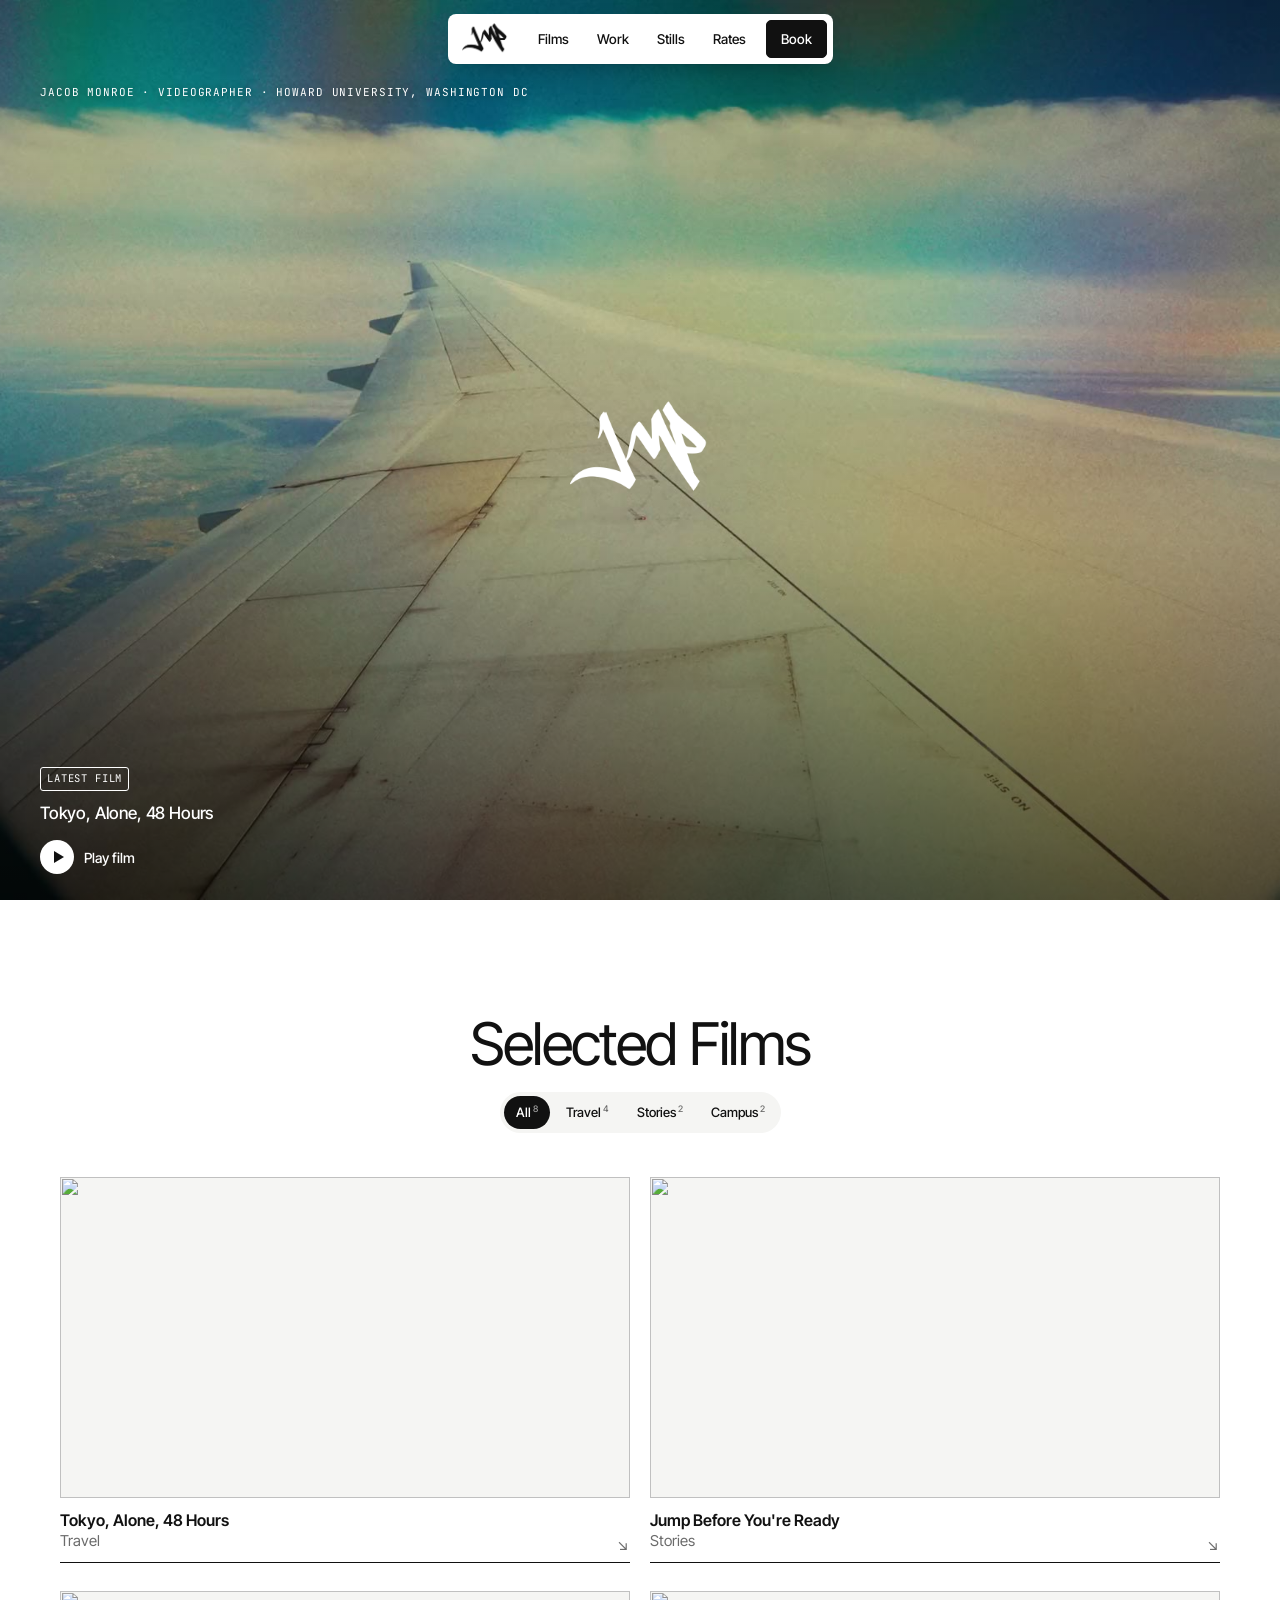
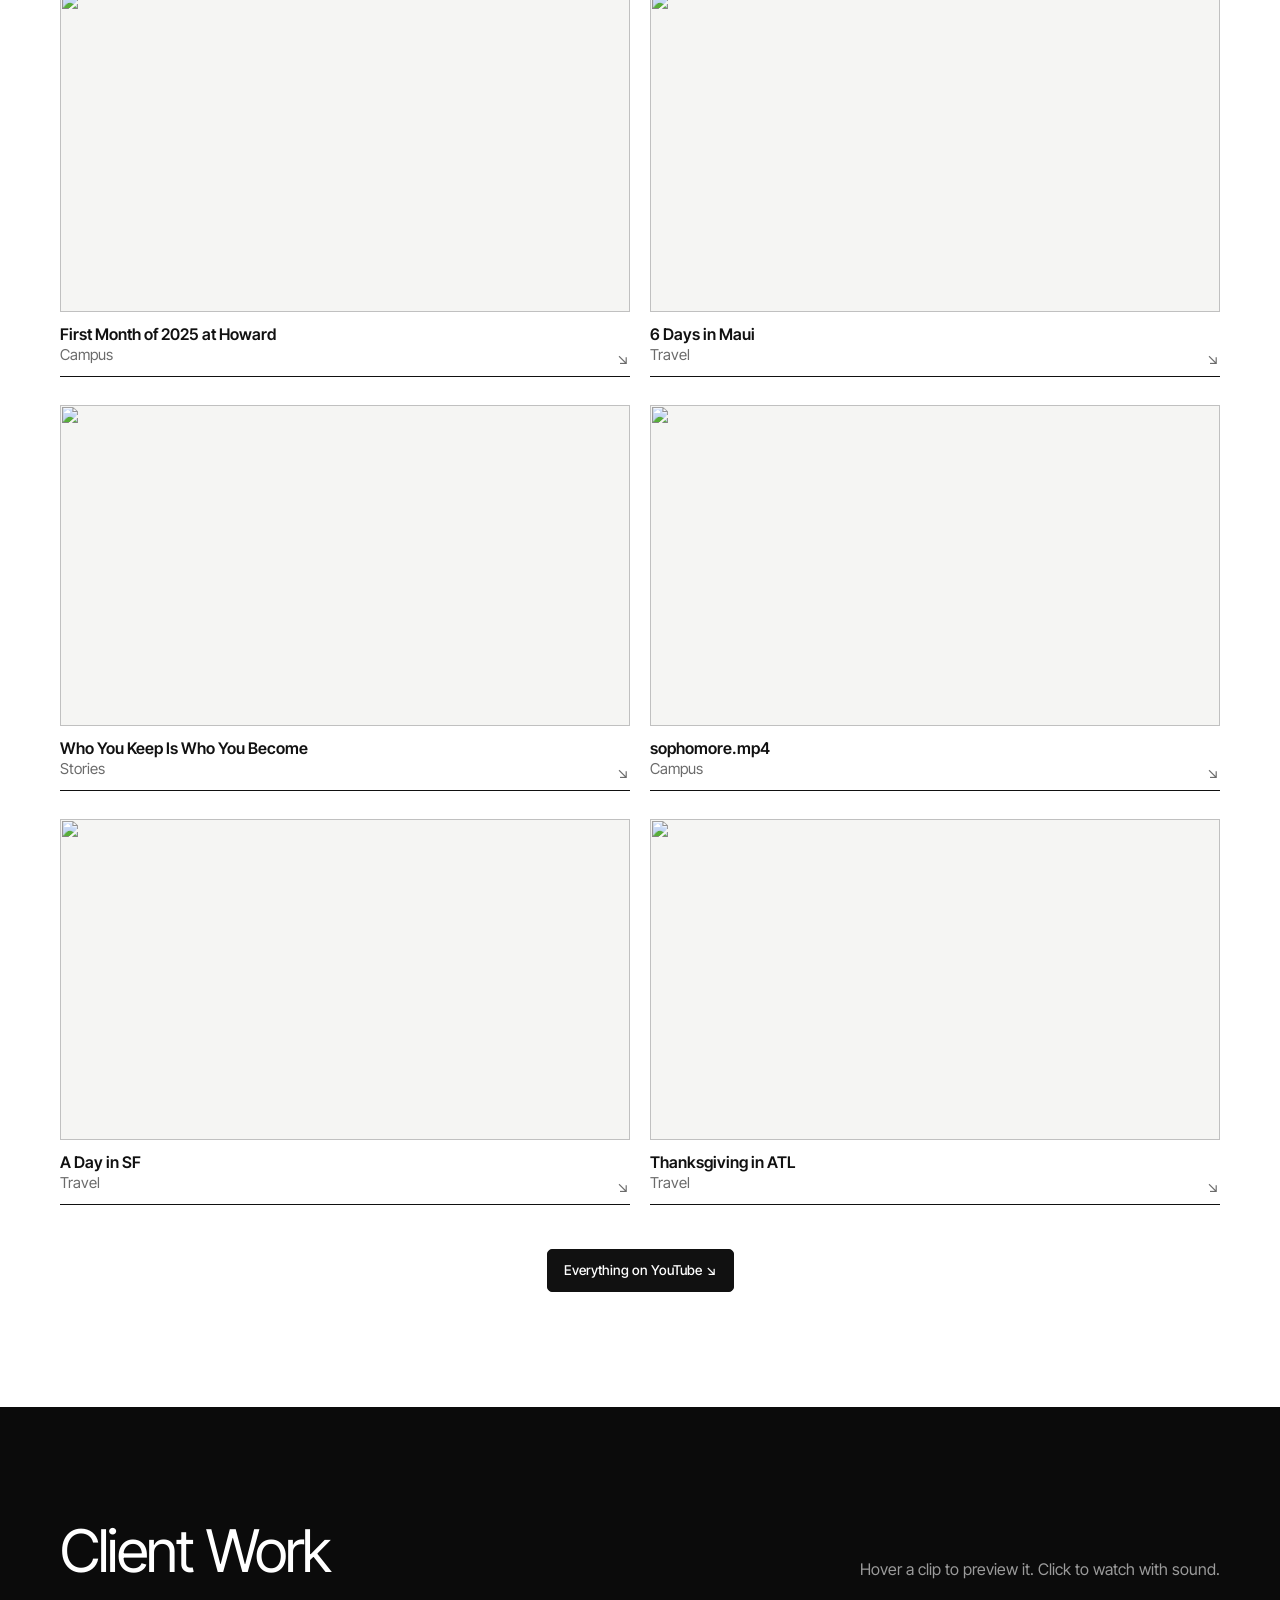
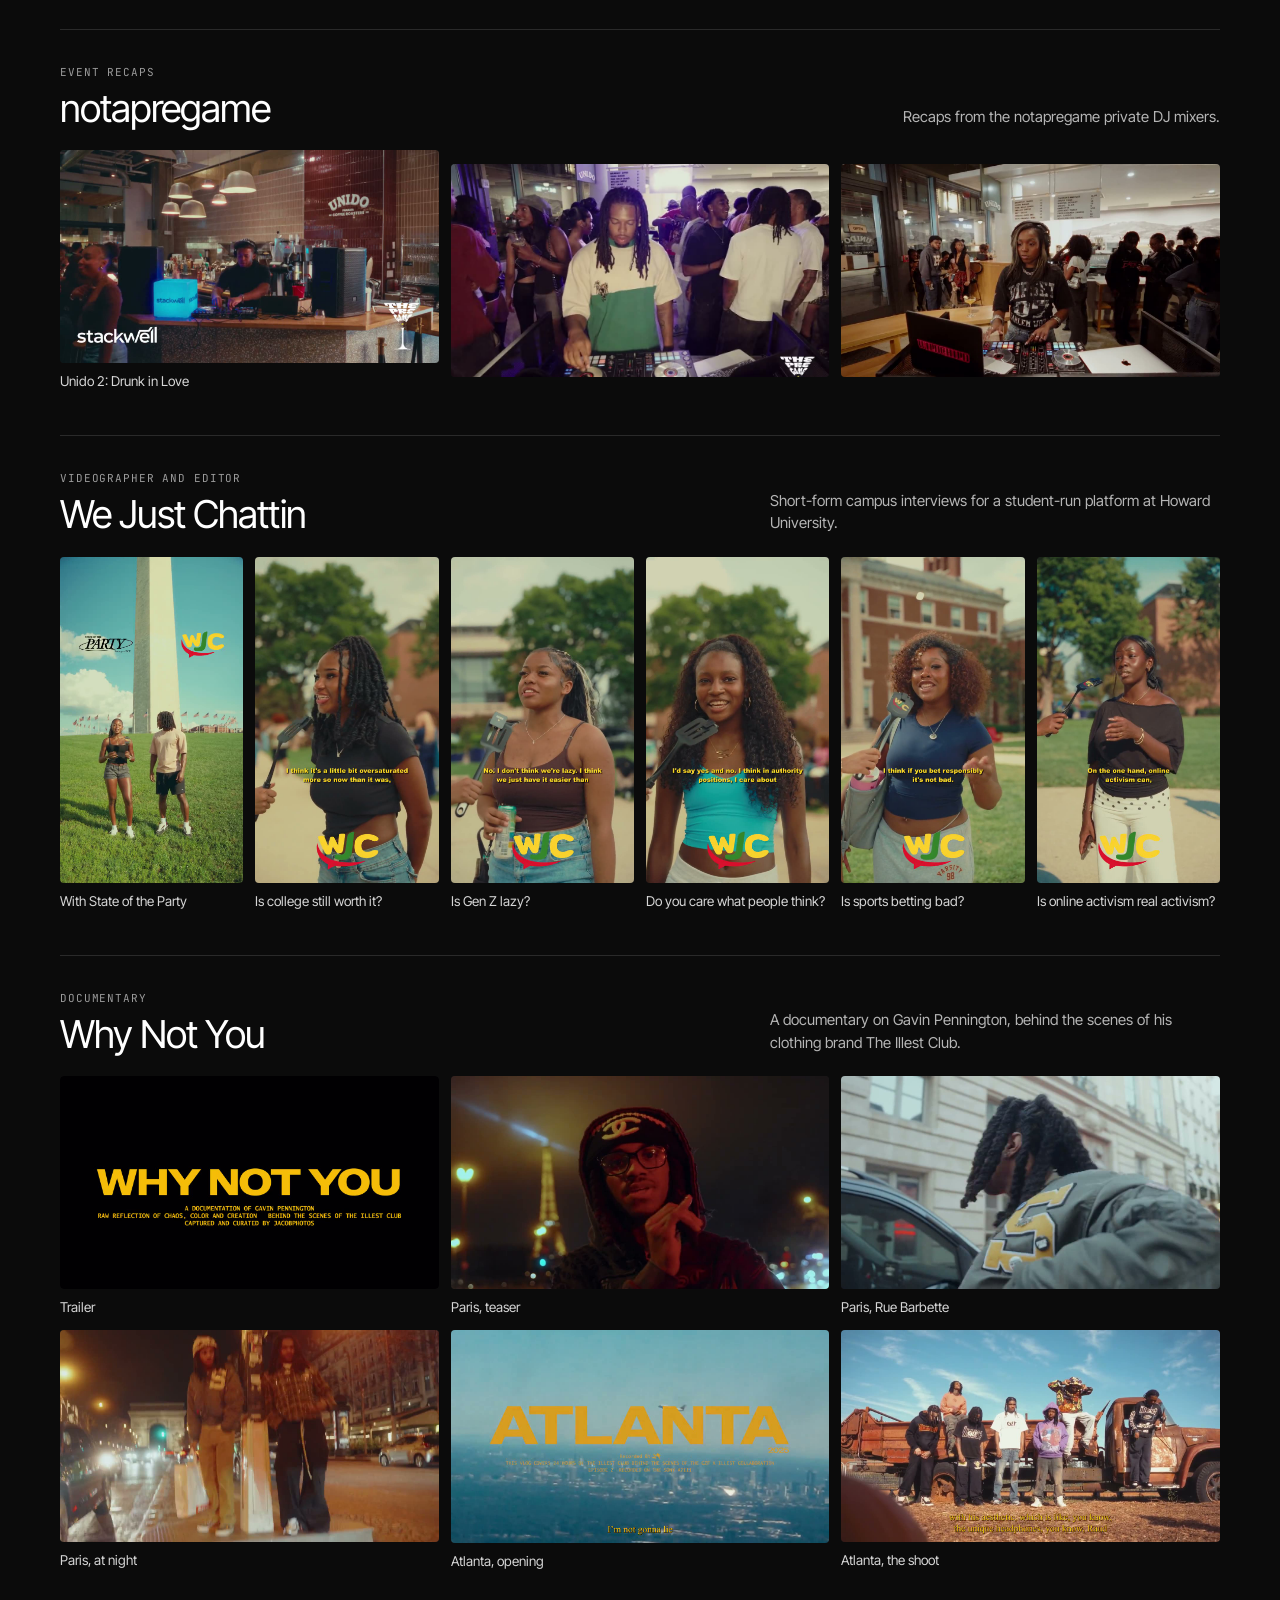
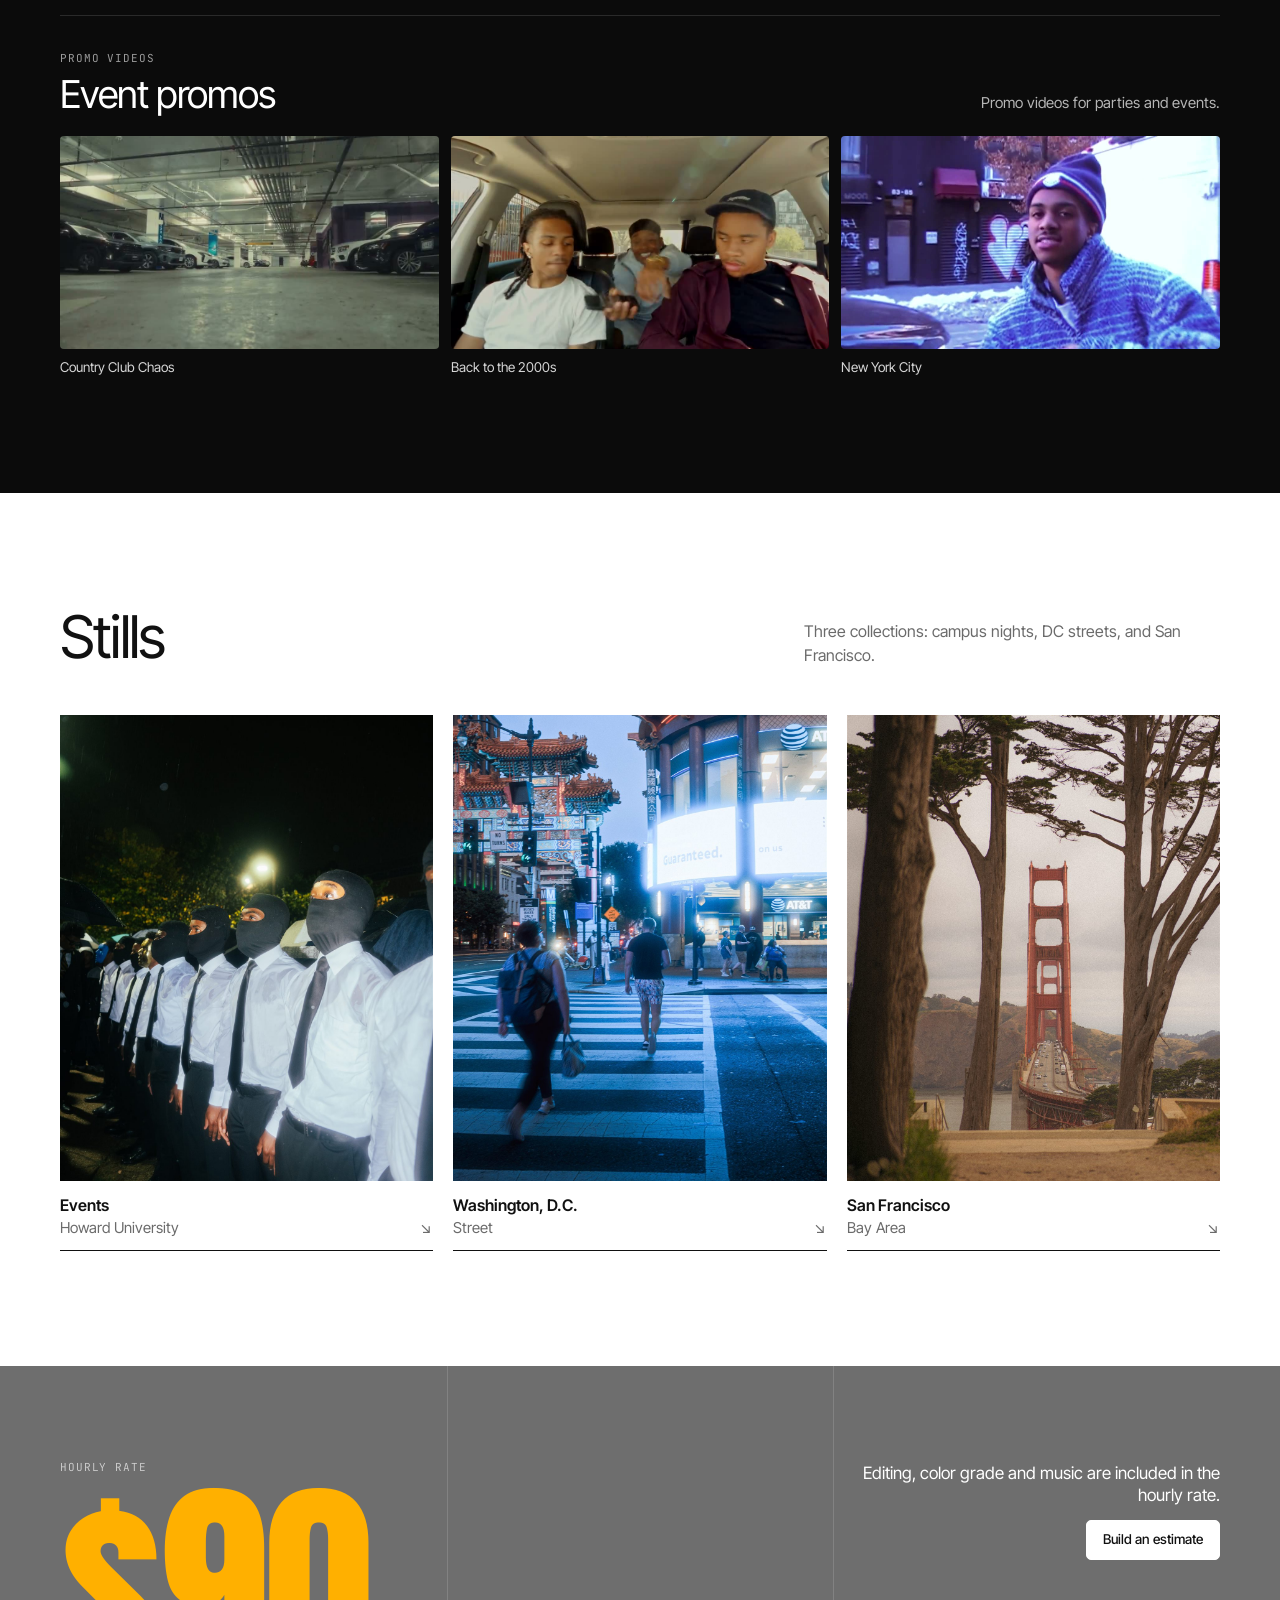
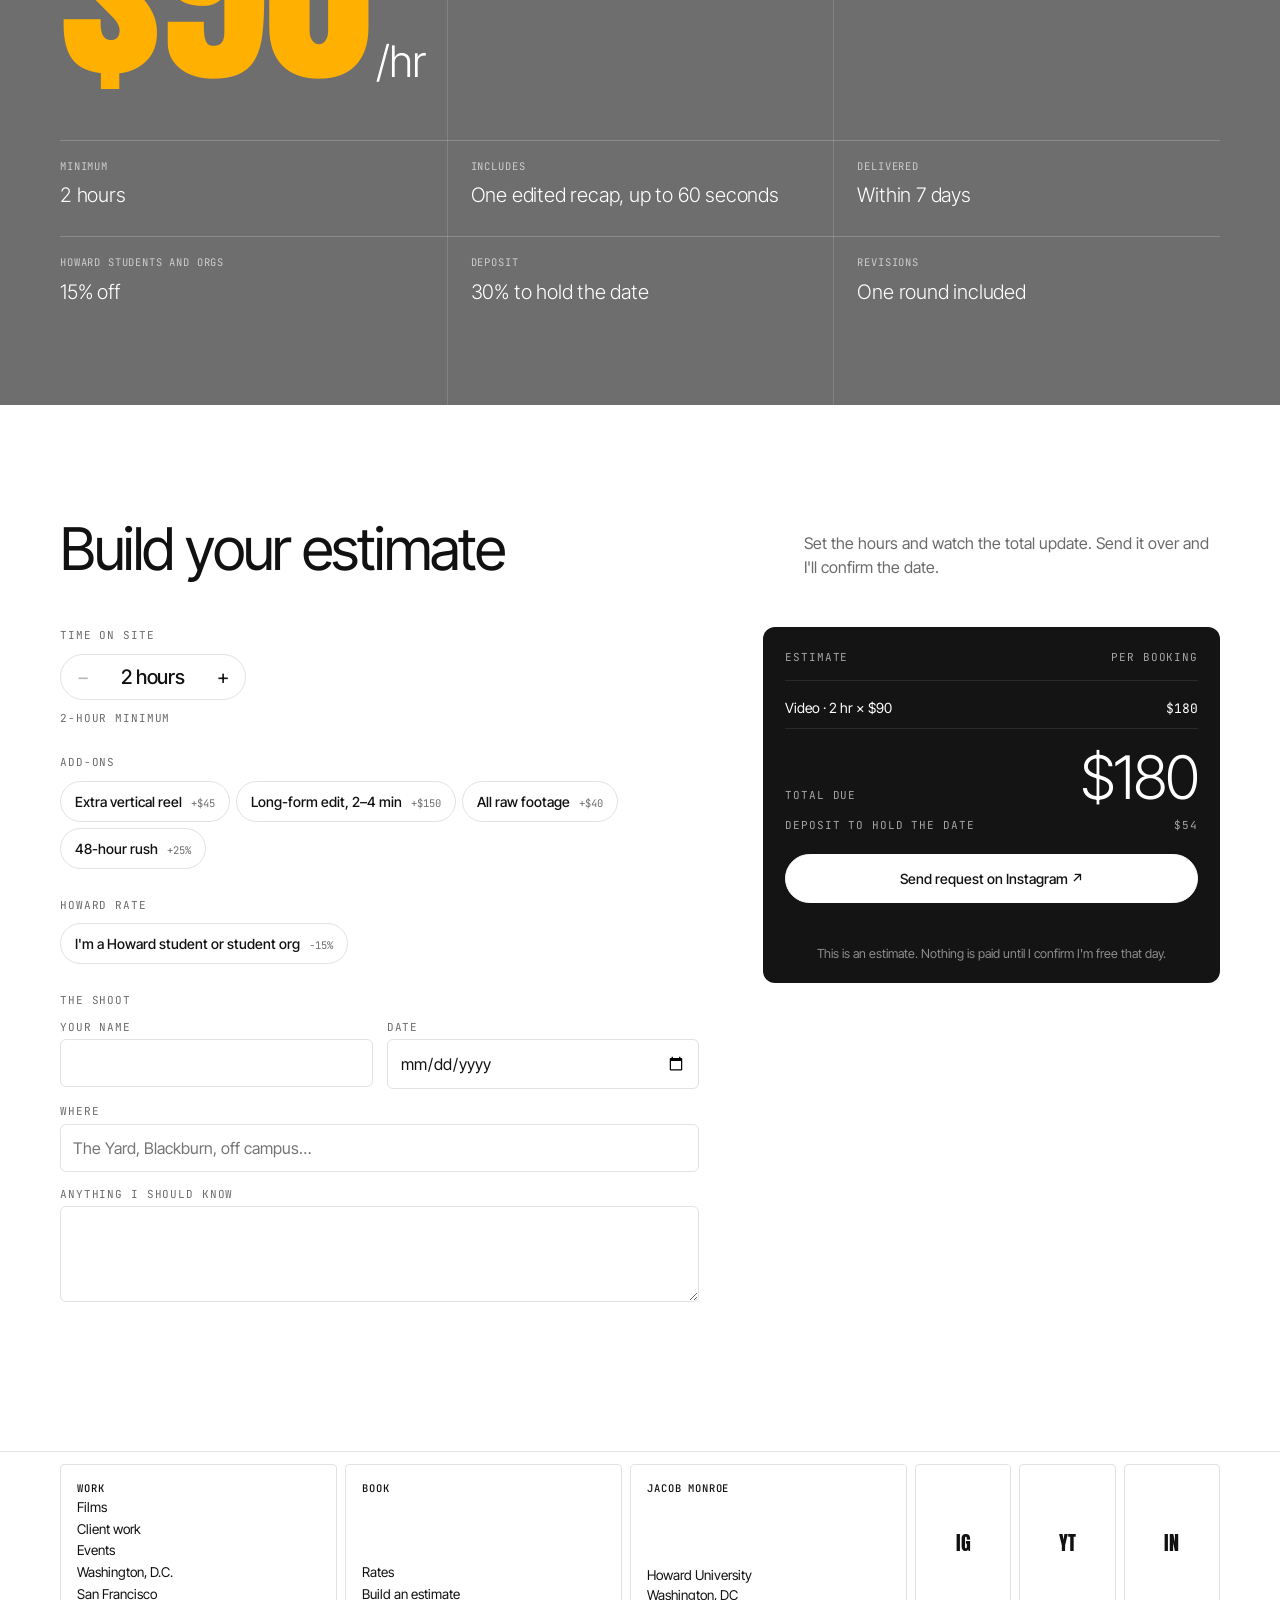
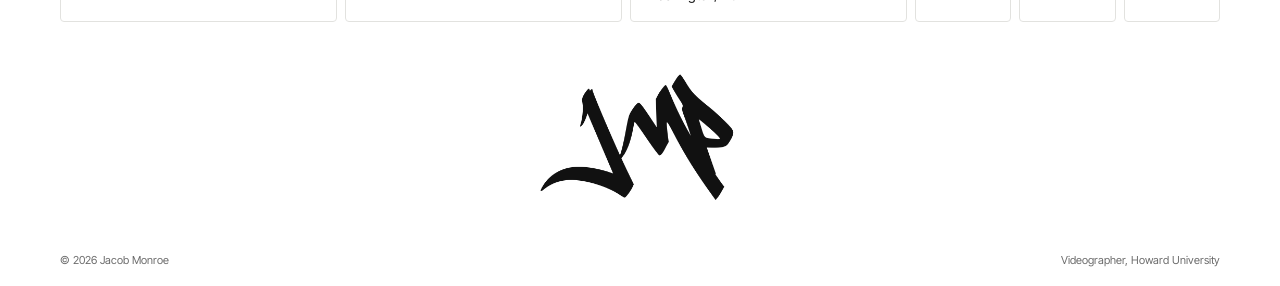
==== commit 5ee1c829: "Add Client Work section - Four projects: notapregame, We Just Chattin, Why Not You and event   promo" ====
--- a/index.html
+++ b/index.html
@@ -12,7 +12,7 @@
   <link rel="preconnect" href="https://fonts.googleapis.com">
   <link rel="preconnect" href="https://fonts.gstatic.com" crossorigin>
   <link href="https://fonts.googleapis.com/css2?family=Anton&family=Inter+Tight:wght@300;400;500;600&family=JetBrains+Mono:wght@400;500&display=swap" rel="stylesheet">
-  <link rel="stylesheet" href="css/style.css?v=7">
+  <link rel="stylesheet" href="css/style.css?v=10">
 </head>
 <body>
 
@@ -21,6 +21,7 @@
     <a class="brand" href="#top" aria-label="Jacob Monroe, home"><span class="logo"></span></a>
     <div class="nav-links mono">
       <a class="hide-s" href="#films">Films</a>
+      <a class="hide-s" href="#work">Work</a>
       <a class="hide-s" href="#photos">Stills</a>
       <a href="#rates">Rates</a>
       <a class="btn" href="#book">Book</a>
@@ -50,7 +51,17 @@
   </div>
 </section>
 
-<section class="section dark" id="photos">
+<section class="section dark" id="work">
+  <div class="wrap">
+    <div class="head">
+      <h2 class="h2">Client Work</h2>
+      <p>Hover a clip to preview it. Click to watch with sound.</p>
+    </div>
+    <div id="work-list"></div>
+  </div>
+</section>
+
+<section class="section" id="photos">
   <div class="wrap">
     <div class="head">
       <h2 class="h2">Stills</h2>
@@ -165,7 +176,7 @@
     <div class="boxes">
       <div class="box">
         <h4>Work</h4>
-        <div><a href="#films">Films</a><a href="events.html">Events</a><a href="washington-dc.html">Washington, D.C.</a><a href="san-francisco.html">San Francisco</a></div>
+        <div><a href="#films">Films</a><a href="#work">Client work</a><a href="events.html">Events</a><a href="washington-dc.html">Washington, D.C.</a><a href="san-francisco.html">San Francisco</a></div>
       </div>
       <div class="box">
         <h4>Book</h4>
@@ -189,7 +200,7 @@
   </div>
 </footer>
 
-<script src="js/site.js?v=7"></script>
+<script src="js/site.js?v=10"></script>
 <script>document.getElementById('year').textContent = new Date().getFullYear();</script>
 </body>
 </html>
--- a/css/style.css
+++ b/css/style.css
@@ -150,15 +150,33 @@
 .films-foot { margin-top: 44px; text-align: center; }
 .films-foot p { margin: 0 0 12px; font-size: 13px; }
 
+/* ---------- Client work ---------- */
+.project { padding: 28px 0 44px; border-top: 1px solid var(--line-dark); }
+.project:last-child { padding-bottom: 0; }
+.project header { display: grid; grid-template-columns: minmax(0, 1fr) minmax(0, 1fr); gap: 24px; align-items: end; margin-bottom: 22px; }
+.project h3 { margin: 6px 0 0; font-weight: 400; font-size: clamp(26px, 3vw, 40px); line-height: 1.05; letter-spacing: -.025em; }
+.project header p { margin: 0; max-width: 30em; justify-self: end; color: #b5b5b5; font-size: 15px; }
+.clips { display: grid; grid-template-columns: repeat(3, minmax(0, 1fr)); gap: 12px; }
+.project.tall .clips { grid-template-columns: repeat(6, minmax(0, 1fr)); }
+.clip { display: block; width: 100%; padding: 0; border: 0; background: none; text-align: left; color: inherit; }
+.clip .frame { position: relative; display: block; aspect-ratio: 16 / 9; overflow: hidden; background: #1a1a1a; border-radius: 4px; }
+.project.tall .clip .frame { aspect-ratio: 9 / 16; }
+.clip img, .clip video { position: absolute; inset: 0; width: 100%; height: 100%; object-fit: cover; }
+.clip video { opacity: 0; transition: opacity .25s; }
+.clip.live video { opacity: 1; }
+.clip .cap { display: block; padding-top: 8px; font-size: 13.5px; color: #d6d6d6; }
+.player video { display: block; width: 100%; max-height: calc(100vh - 140px); background: #000; }
+.player.tall { width: min(100%, calc((100vh - 140px) * 9 / 16)); margin: 0 auto; }
+
 /* ---------- Stills ---------- */
 .collections { display: grid; grid-template-columns: repeat(3, minmax(0, 1fr)); gap: 20px; }
 .collection { text-decoration: none; display: block; }
-.collection .frame { aspect-ratio: 4 / 5; overflow: hidden; background: #1a1a1a; }
+.collection .frame { aspect-ratio: 4 / 5; overflow: hidden; background: var(--paper); }
 .collection img { width: 100%; height: 100%; object-fit: cover; transition: transform .8s cubic-bezier(.2,.7,.2,1); }
 .collection:hover img { transform: scale(1.04); }
 .collection .cap { display: flex; justify-content: space-between; align-items: flex-end; padding: 12px 0 10px; border-bottom: 1px solid currentColor; }
 .collection .cap b { display: block; font-weight: 600; }
-.collection .cap span { display: block; color: #9b9b9b; font-size: 15px; }
+.collection .cap span { display: block; color: var(--muted); font-size: 15px; }
 
 /* ---------- Rates ---------- */
 .rates-top { display: grid; grid-template-columns: repeat(3, minmax(0, 1fr)); padding-top: 96px; padding-bottom: 72px; }
@@ -328,6 +346,9 @@
   .slip { position: relative; top: 0; }
   .head { flex-direction: column; align-items: flex-start; }
   .collections { gap: 10px; }
+  .project header { grid-template-columns: 1fr; gap: 10px; }
+  .project header p { justify-self: start; }
+  .project.tall .clips { grid-template-columns: repeat(3, minmax(0, 1fr)); }
   .collection .cap span { display: none; }
   .boxes { grid-template-columns: 1fr 1fr; }
   .tiles { grid-column: 1 / -1; }
@@ -345,6 +366,8 @@
   .nav .wrap { width: auto; }
   .nav-links a.hide-s { display: none; }
   .films { grid-template-columns: 1fr; }
+  .project.wide .clips { grid-template-columns: 1fr; }
+  .project.tall .clips { grid-template-columns: repeat(2, minmax(0, 1fr)); }
   .collections { grid-template-columns: 1fr; gap: 20px; }
   .collection .frame { aspect-ratio: 4 / 3; }
   .collection .cap span { display: block; }
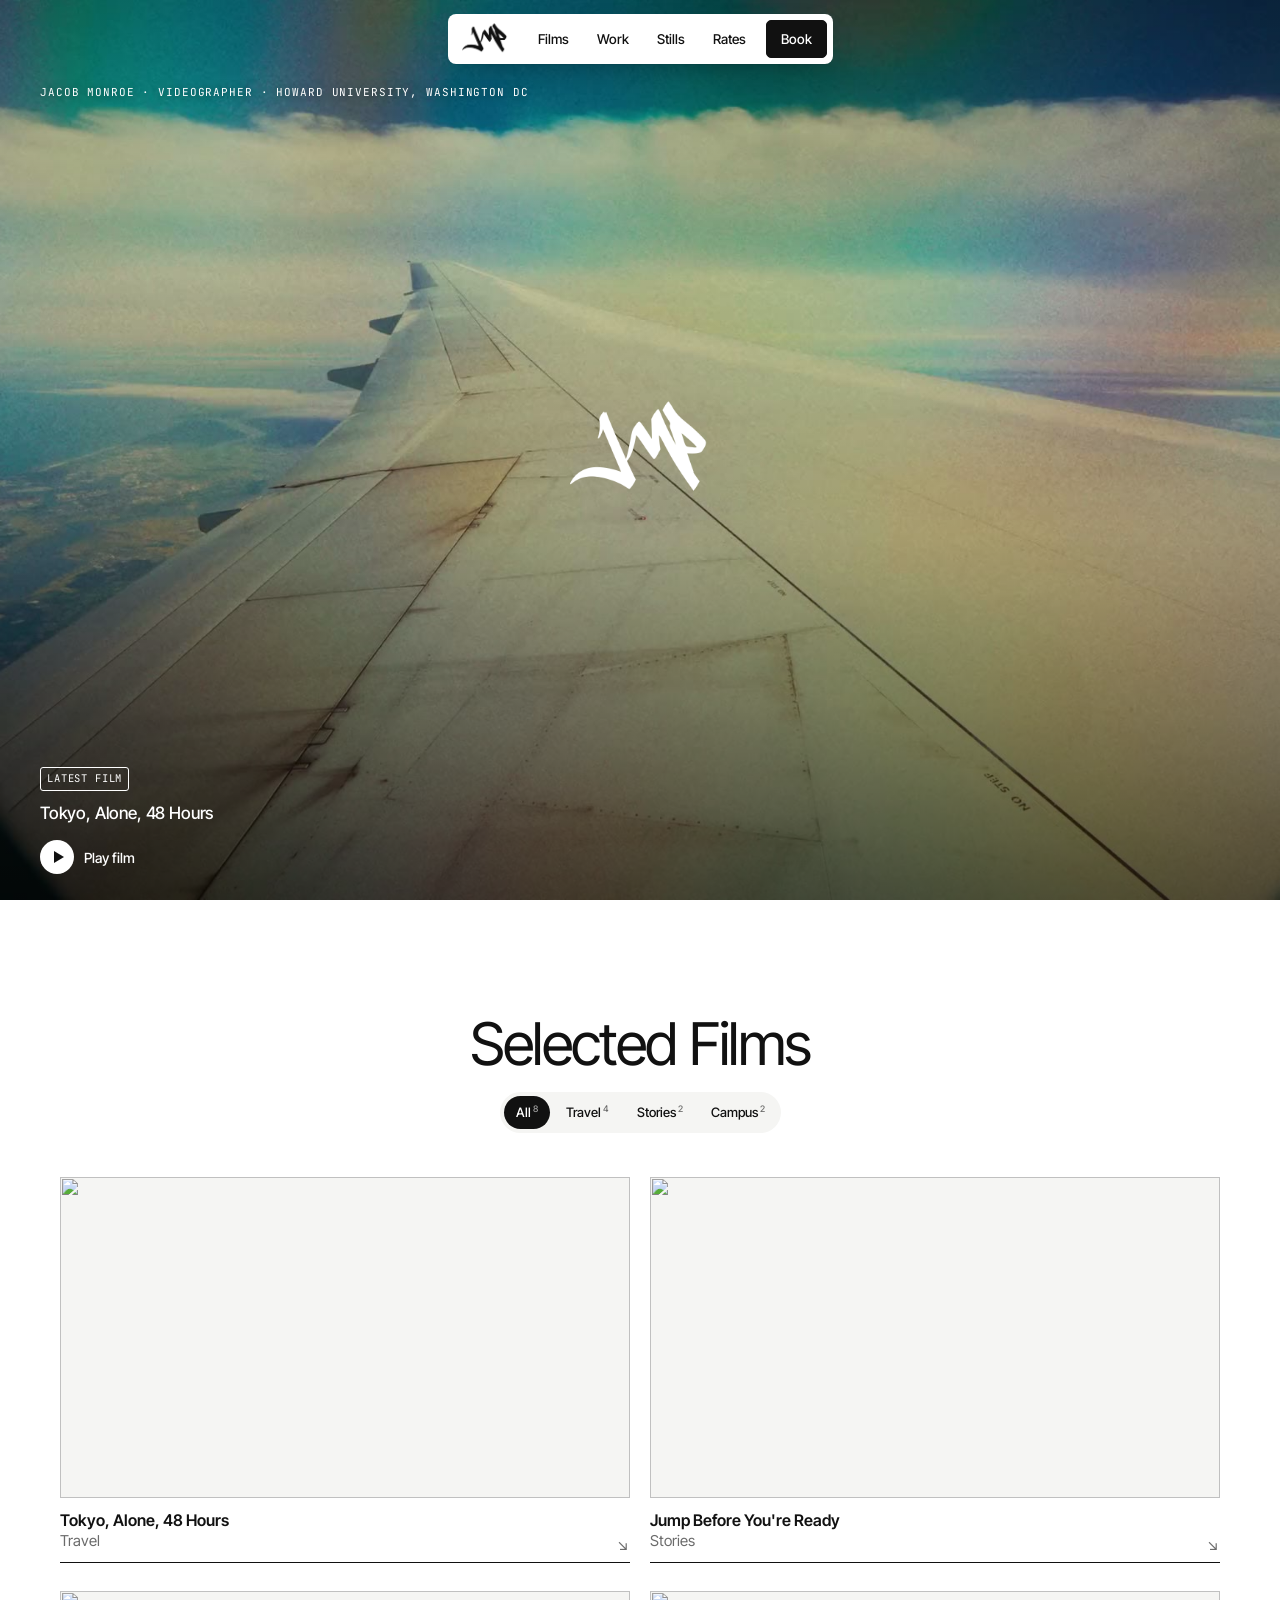
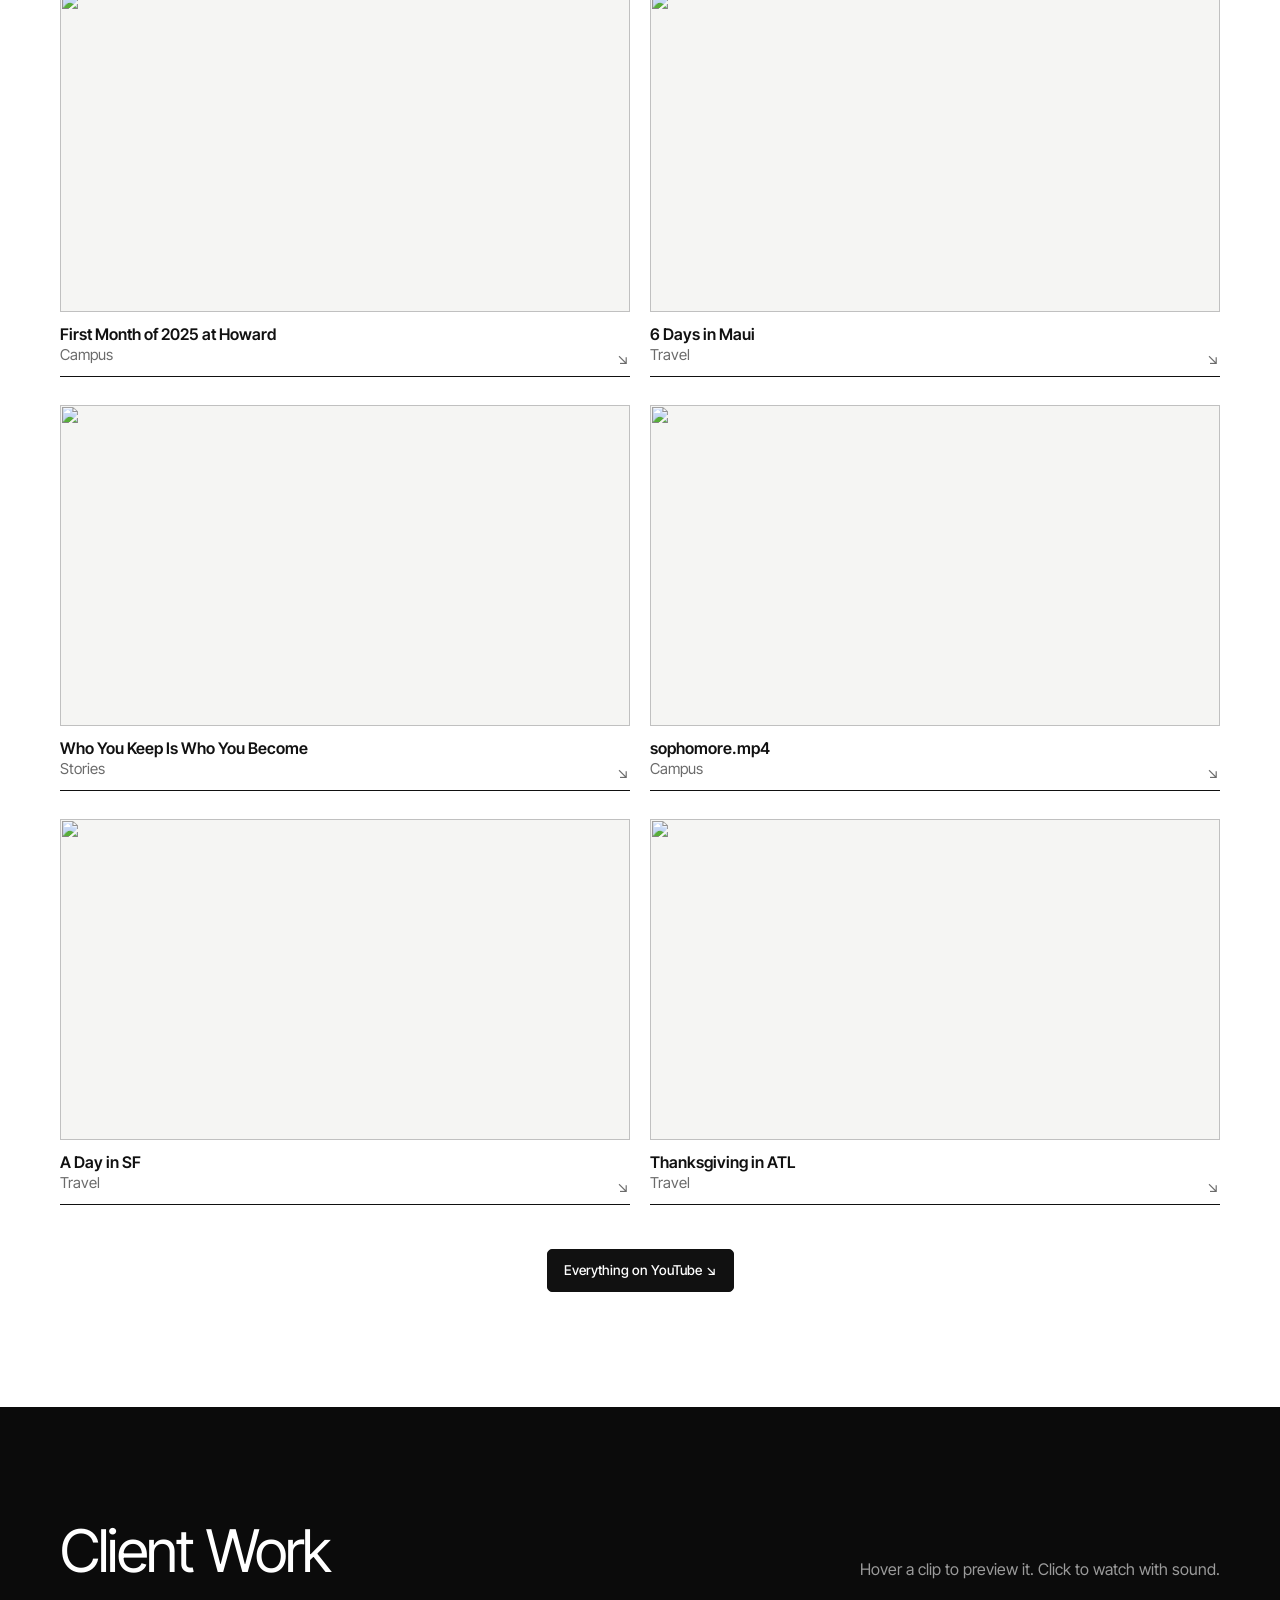
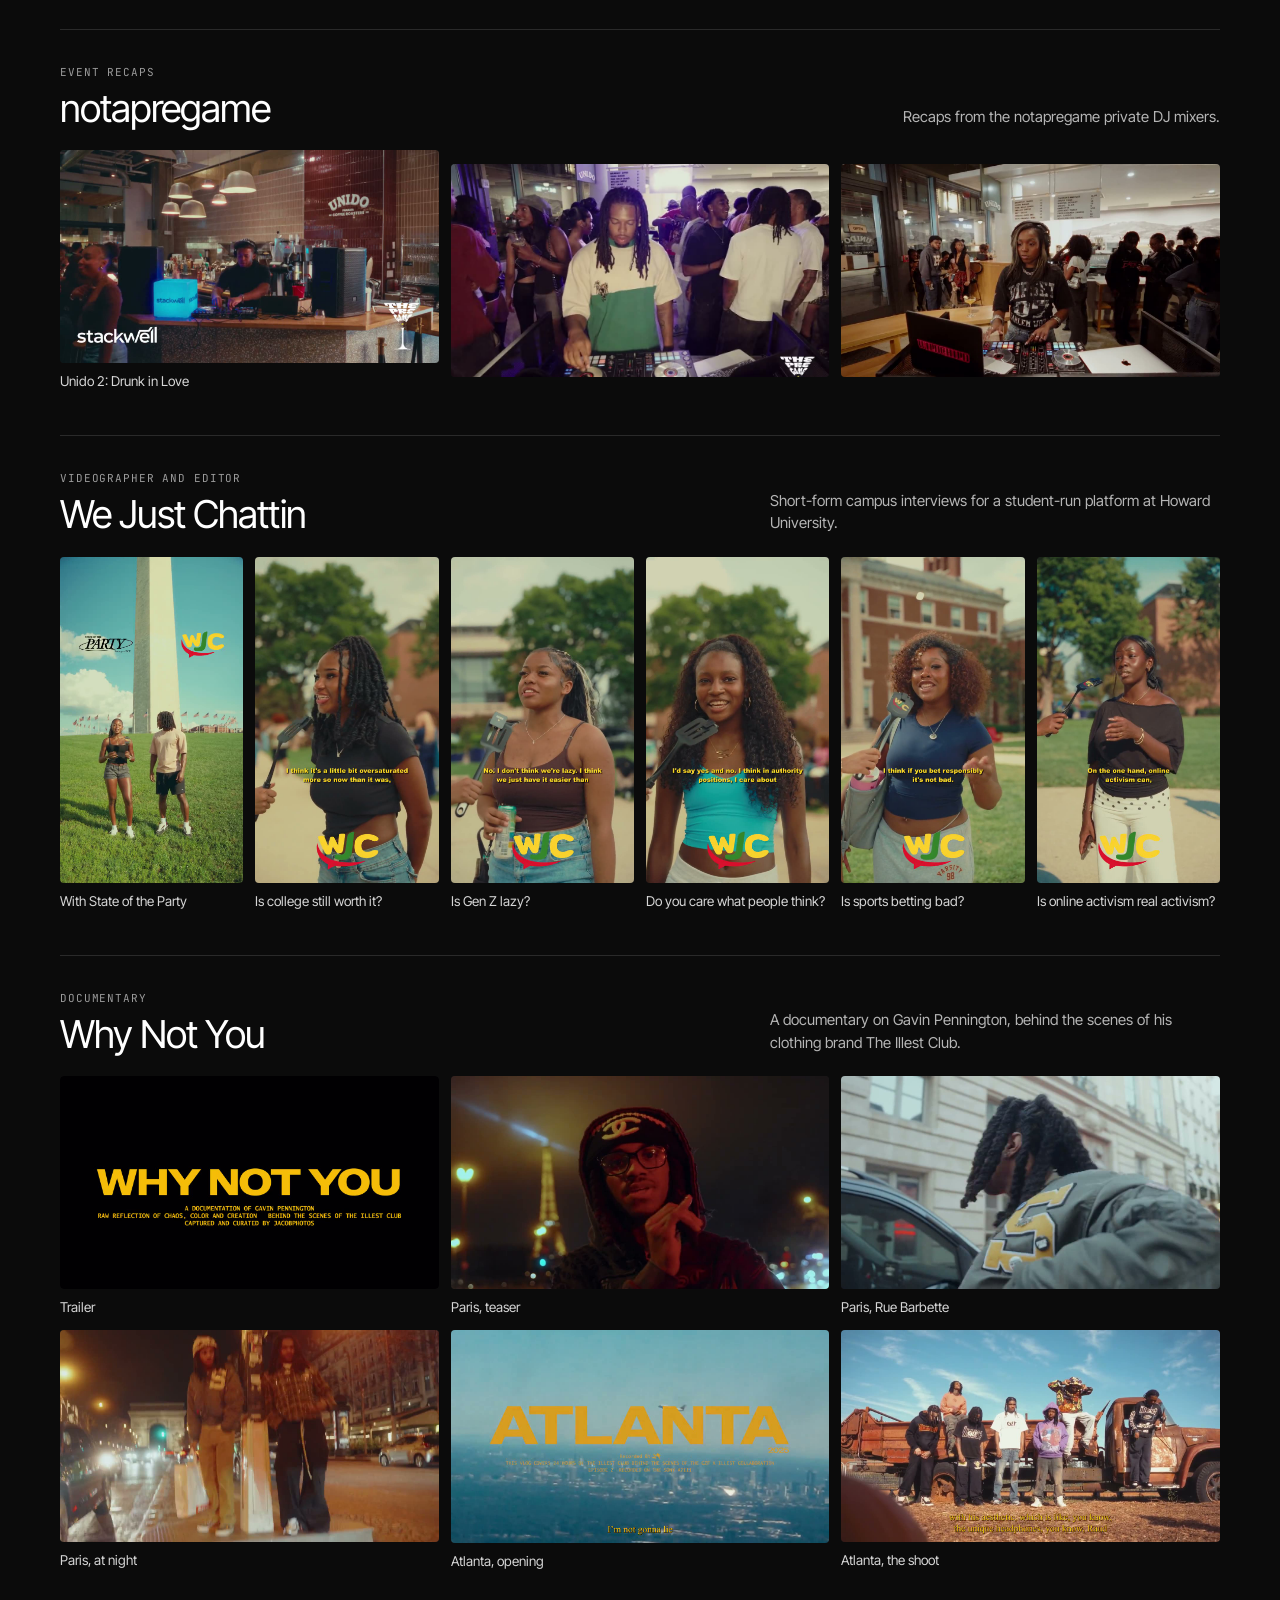
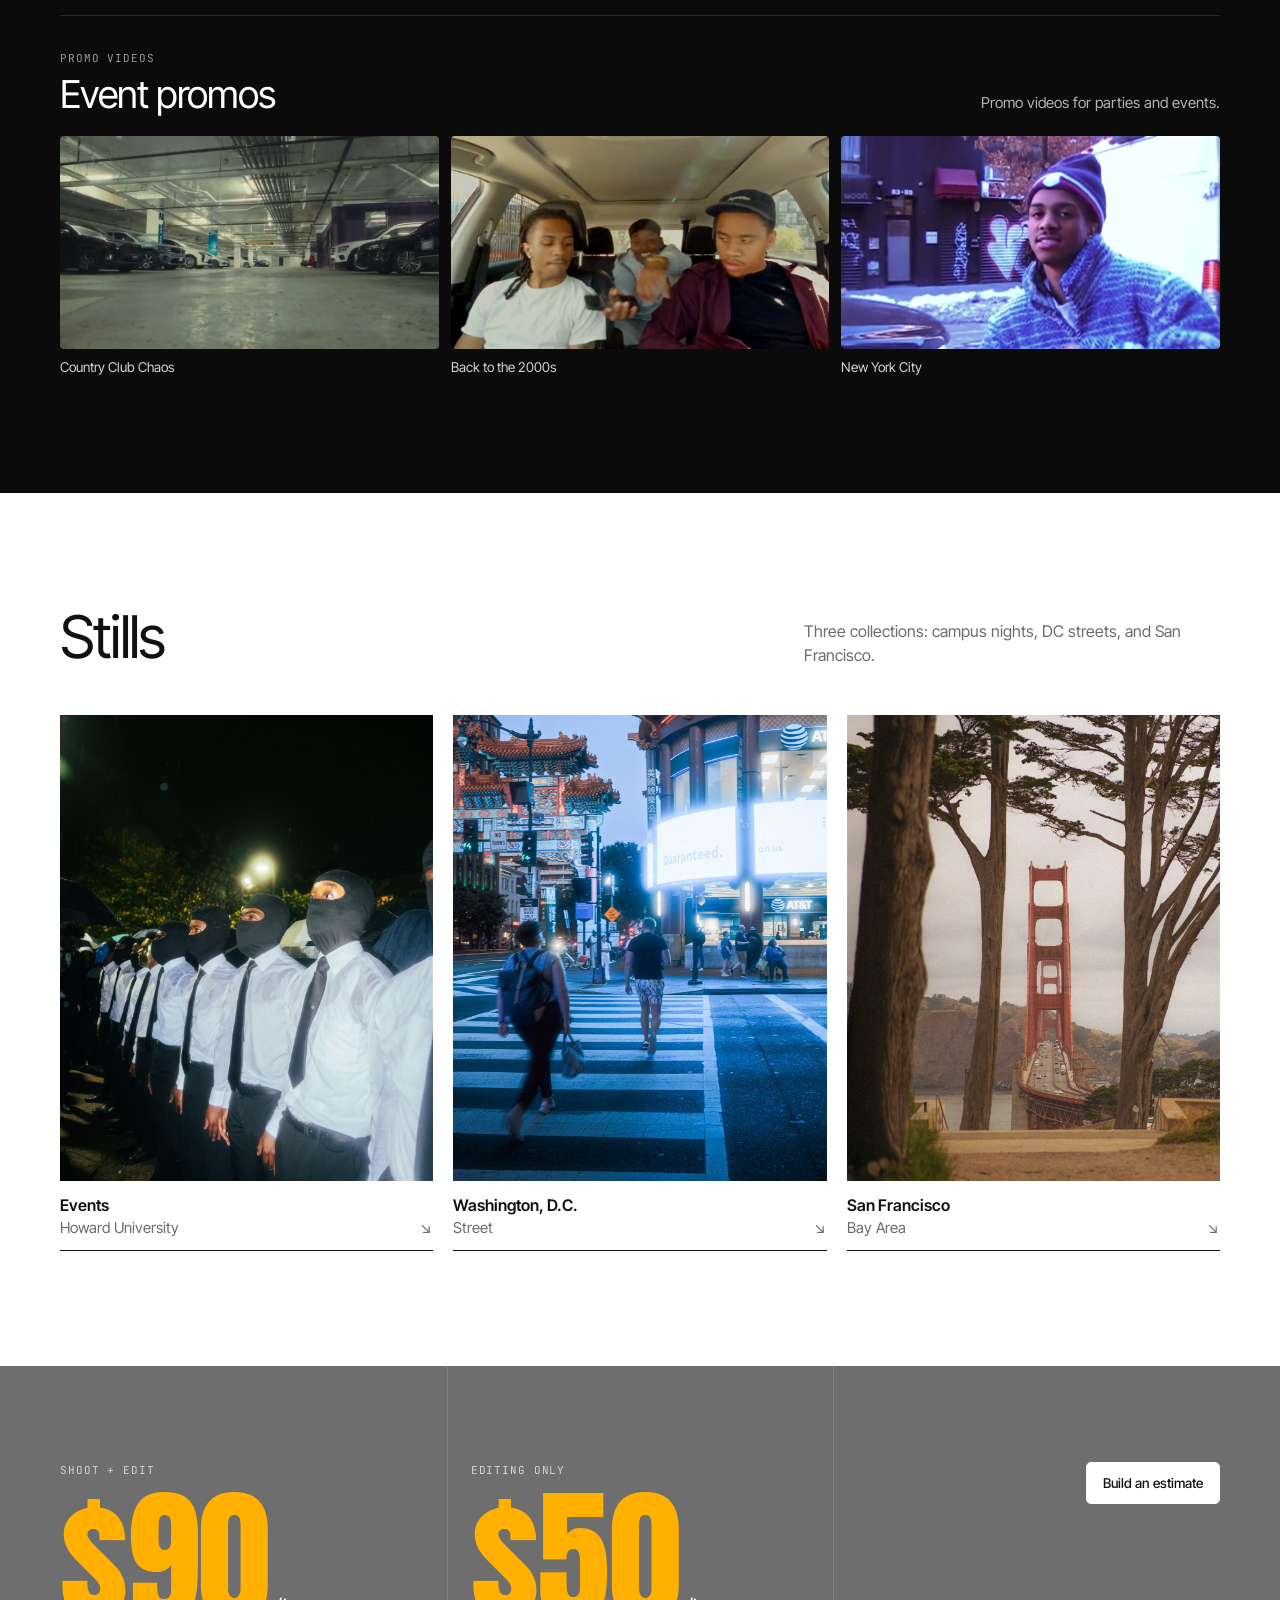
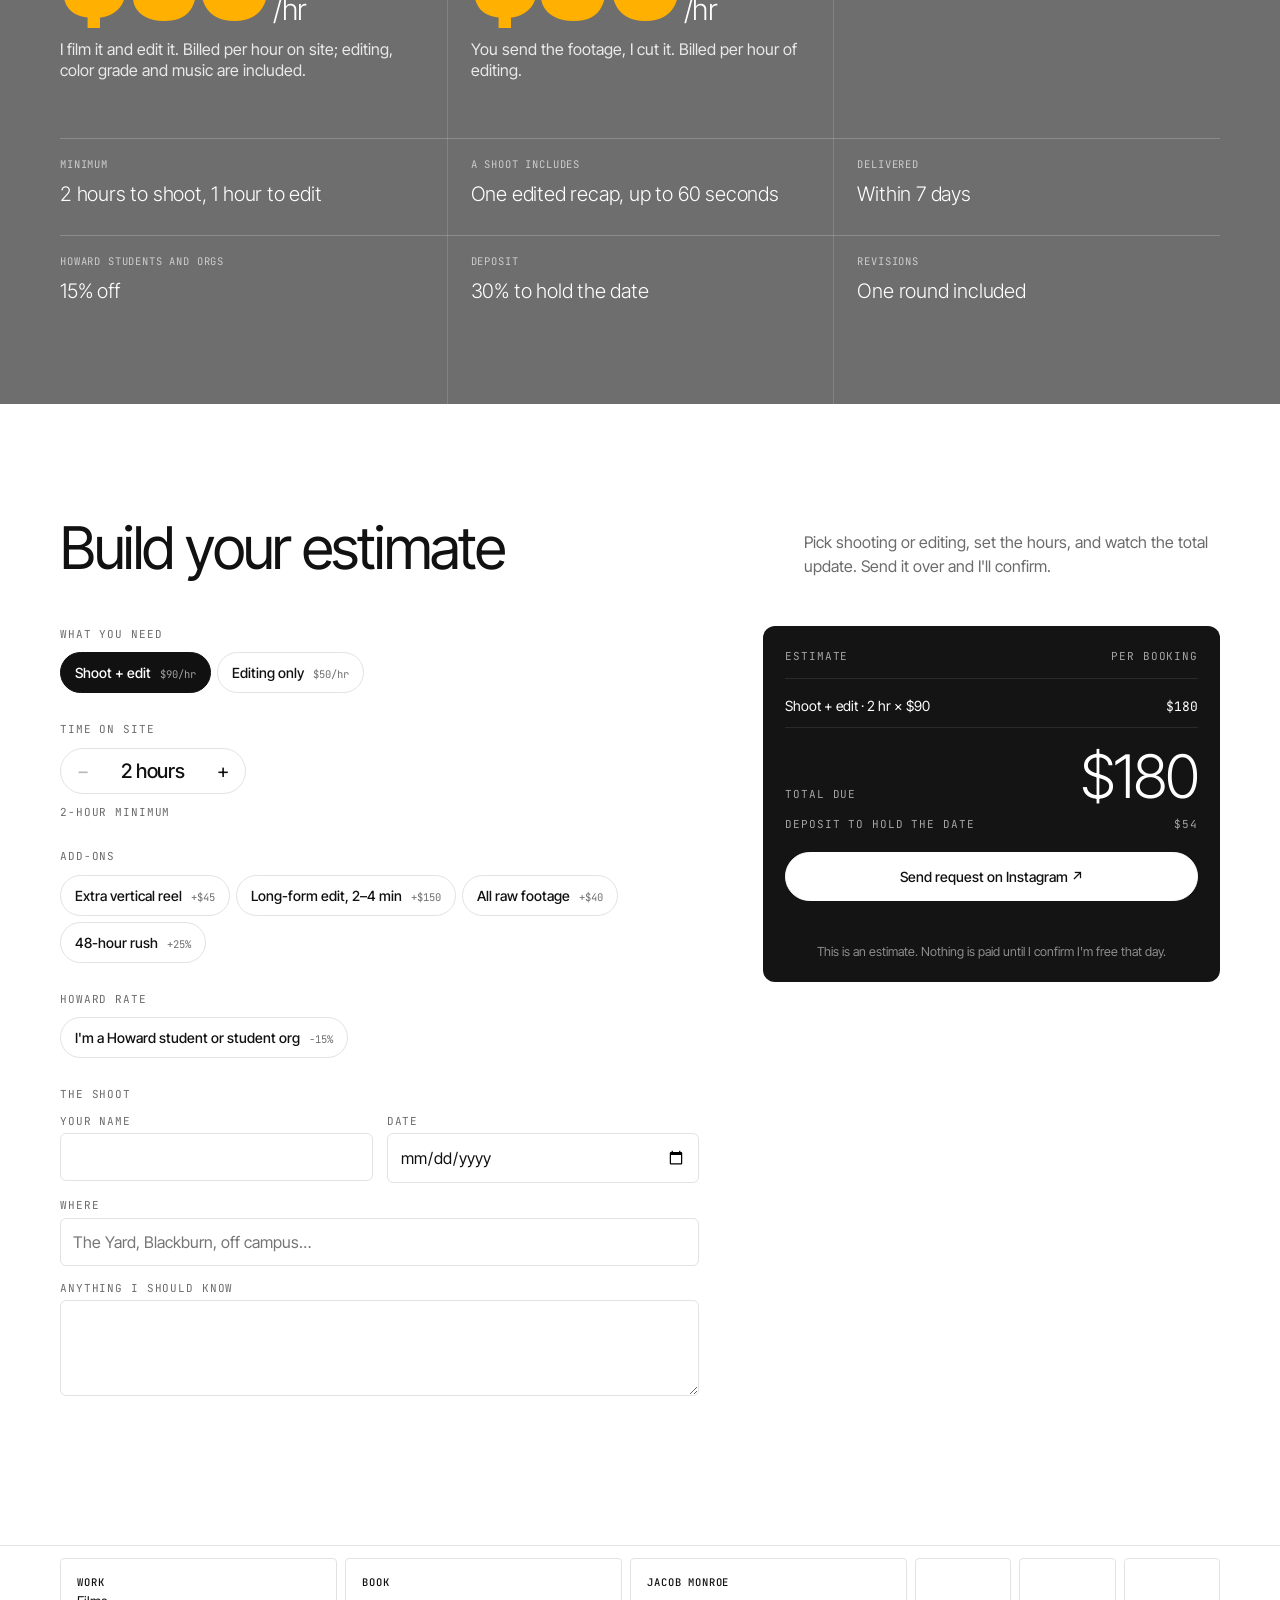
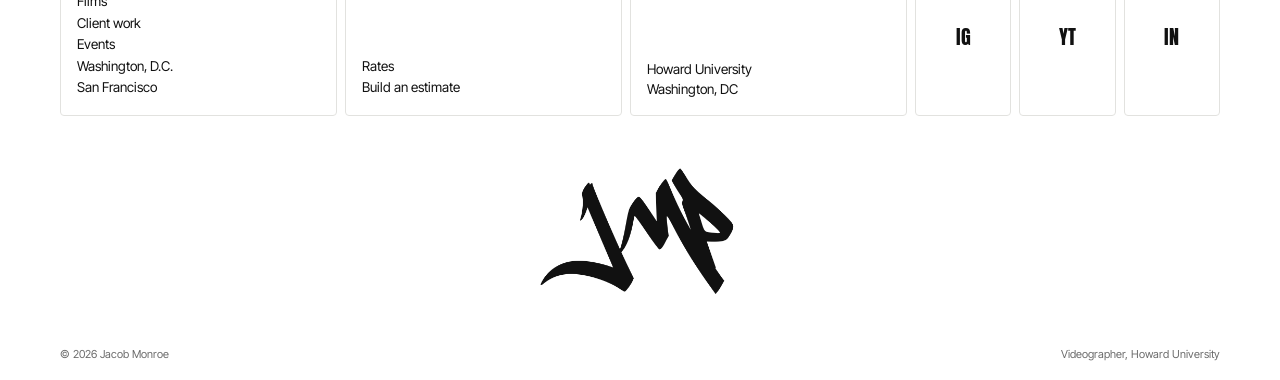
==== commit f0fcd5ff: "Add editing-only rate at $50/hr - Rates section shows Shoot + edit ($90/hr) beside Editing only ($50" ====
--- a/index.html
+++ b/index.html
@@ -12,7 +12,7 @@
   <link rel="preconnect" href="https://fonts.googleapis.com">
   <link rel="preconnect" href="https://fonts.gstatic.com" crossorigin>
   <link href="https://fonts.googleapis.com/css2?family=Anton&family=Inter+Tight:wght@300;400;500;600&family=JetBrains+Mono:wght@400;500&display=swap" rel="stylesheet">
-  <link rel="stylesheet" href="css/style.css?v=10">
+  <link rel="stylesheet" href="css/style.css?v=11">
 </head>
 <body>
 
@@ -86,34 +86,50 @@
 
 <section class="panel" id="rates">
   <div class="wrap rates-top">
-    <h2 class="lede"><span class="mono rate-label">Hourly rate</span><span class="big-rate">$90<small>/hr</small></span></h2>
+    <h2 class="sr">Rates</h2>
+    <div class="rate-col">
+      <span class="mono rate-label">Shoot + edit</span>
+      <span class="big-rate">$90<small>/hr</small></span>
+      <p>I film it and edit it. Billed per hour on site; editing, color grade and music are included.</p>
+    </div>
+    <div class="rate-col">
+      <span class="mono rate-label">Editing only</span>
+      <span class="big-rate">$50<small>/hr</small></span>
+      <p>You send the footage, I cut it. Billed per hour of editing.</p>
+    </div>
     <div class="side">
-      Editing, color grade and music are included in the hourly rate.
-      <div><a class="btn light" href="#book">Build an estimate</a></div>
+      <a class="btn light" href="#book">Build an estimate</a>
     </div>
     <dl class="specs">
-      <div><dt>Minimum</dt><dd>2 hours</dd></div>
-      <div><dt>Includes</dt><dd>One edited recap, up to 60 seconds</dd></div>
+      <div><dt>Minimum</dt><dd>2 hours to shoot, 1 hour to edit</dd></div>
+      <div><dt>A shoot includes</dt><dd>One edited recap, up to 60 seconds</dd></div>
       <div><dt>Delivered</dt><dd>Within 7 days</dd></div>
       <div><dt>Howard students and orgs</dt><dd>15% off</dd></div>
       <div><dt>Deposit</dt><dd>30% to hold the date</dd></div>
       <div><dt>Revisions</dt><dd>One round included</dd></div>
     </dl>
   </div>
-
 </section>
 
 <section class="section" id="book">
   <div class="wrap">
     <div class="head">
       <h2 class="h2">Build your estimate</h2>
-      <p>Set the hours and watch the total update. Send it over and I'll confirm the date.</p>
+      <p>Pick shooting or editing, set the hours, and watch the total update. Send it over and I'll confirm.</p>
     </div>
 
     <div class="book" id="estimator">
       <div>
         <div class="field">
-          <span class="mono">Time on site</span>
+          <span class="mono">What you need</span>
+          <div class="chips" role="radiogroup" aria-label="What you need">
+            <button class="chip" role="radio" data-service="video">Shoot + edit <small>$90/hr</small></button>
+            <button class="chip" role="radio" data-service="edit">Editing only <small>$50/hr</small></button>
+          </div>
+        </div>
+
+        <div class="field">
+          <span class="mono" id="hours-label">Time on site</span>
           <div class="stepper">
             <button id="hours-less" aria-label="One hour less">−</button>
             <output id="hours" aria-live="polite">2 hours</output>
@@ -200,7 +216,7 @@
   </div>
 </footer>
 
-<script src="js/site.js?v=10"></script>
+<script src="js/site.js?v=11"></script>
 <script>document.getElementById('year').textContent = new Date().getFullYear();</script>
 </body>
 </html>
--- a/css/style.css
+++ b/css/style.css
@@ -181,12 +181,13 @@
 /* ---------- Rates ---------- */
 .rates-top { display: grid; grid-template-columns: repeat(3, minmax(0, 1fr)); padding-top: 96px; padding-bottom: 72px; }
 .rates-top .lede { grid-column: 1 / span 2; }
-.rates-top .lede { text-indent: 0; }
+.rate-col { padding-right: 24px; }
+.rate-col + .rate-col { padding-left: 24px; }
+.rate-col p { margin: 14px 0 0; max-width: 22em; font-size: 16px; line-height: 1.35; color: rgba(255,255,255,.85); }
 .rate-label { display: block; color: rgba(255,255,255,.7); }
-.big-rate { display: block; text-indent: 0; margin-top: 14px; font-family: var(--display); font-weight: 400; font-size: clamp(110px, 17vw, 250px); line-height: .9; letter-spacing: -.01em; color: var(--amber); }
+.big-rate { display: block; text-indent: 0; margin-top: 14px; font-family: var(--display); font-weight: 400; font-size: clamp(96px, 11.5vw, 176px); line-height: .9; letter-spacing: -.01em; color: var(--amber); }
 .big-rate small { font-family: var(--sans); font-weight: 300; font-size: .2em; letter-spacing: -.02em; color: var(--white); margin-left: .12em; }
-.rates-top .side { grid-column: 3; justify-self: end; text-align: right; max-width: 22em; font-size: 17px; line-height: 1.3; }
-.rates-top .side .btn { margin-top: 14px; }
+.rates-top .side { grid-column: 3; justify-self: end; align-self: start; }
 .specs { grid-column: 1 / -1; display: grid; grid-template-columns: repeat(3, minmax(0, 1fr)); margin: 56px 0 0; }
 .specs div { padding: 18px 24px 26px; border-top: 1px solid rgba(255,255,255,.2); }
 .specs div:nth-child(3n + 1) { padding-left: 0; }
@@ -337,7 +338,8 @@
   .rates-top, .versus { grid-template-columns: 1fr; gap: 20px; padding-top: 56px; }
   .rates-top, .intro .wrap { padding-top: 96px; }
   .section { padding-top: 96px; }
-  .rates-top .side { grid-column: 1; justify-self: start; text-align: left; }
+  .rates-top .side { grid-column: 1; justify-self: start; }
+  .rate-col, .rate-col + .rate-col { padding: 0; }
   .cards { grid-template-columns: 1fr; padding-bottom: 56px; }
   .versus .lede, .versus .no { text-align: left; padding: 0; }
   .versus .no, .versus .yes { grid-column: 1; padding: 0; margin-top: 8px; }
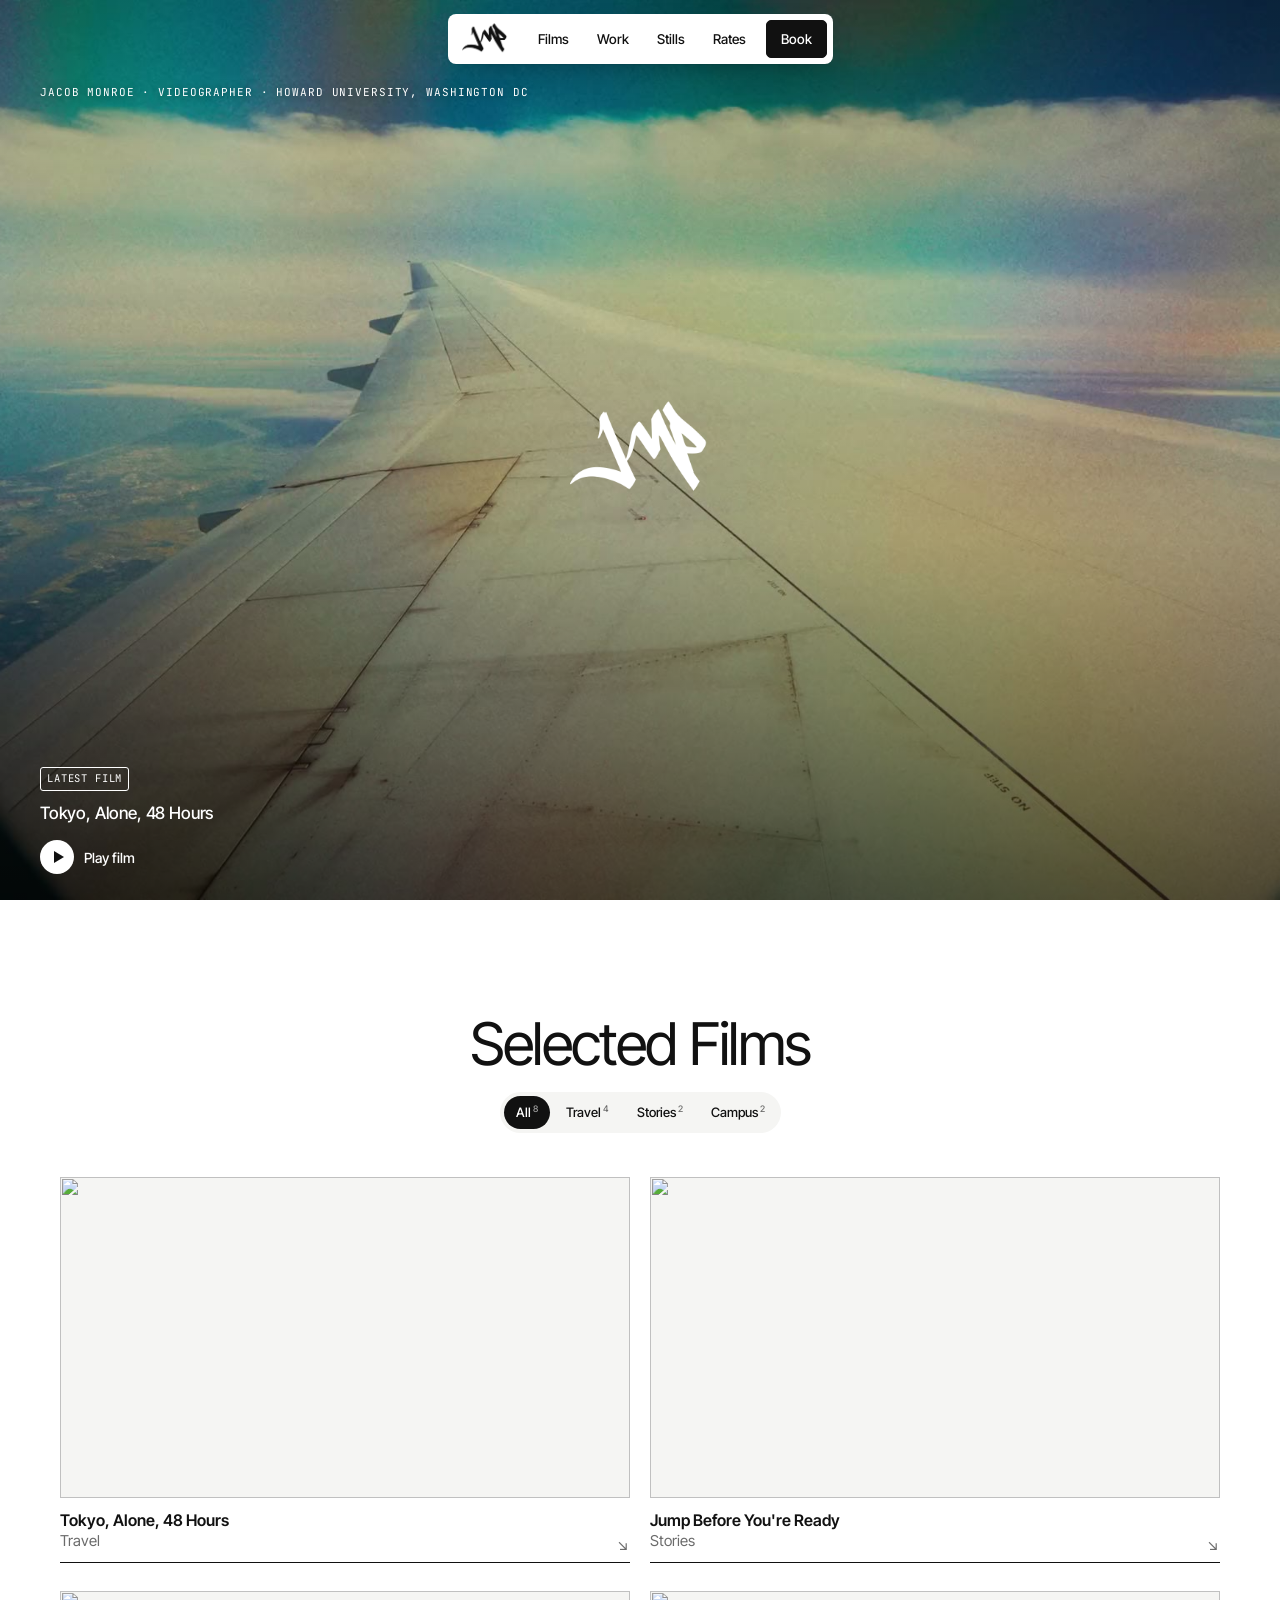
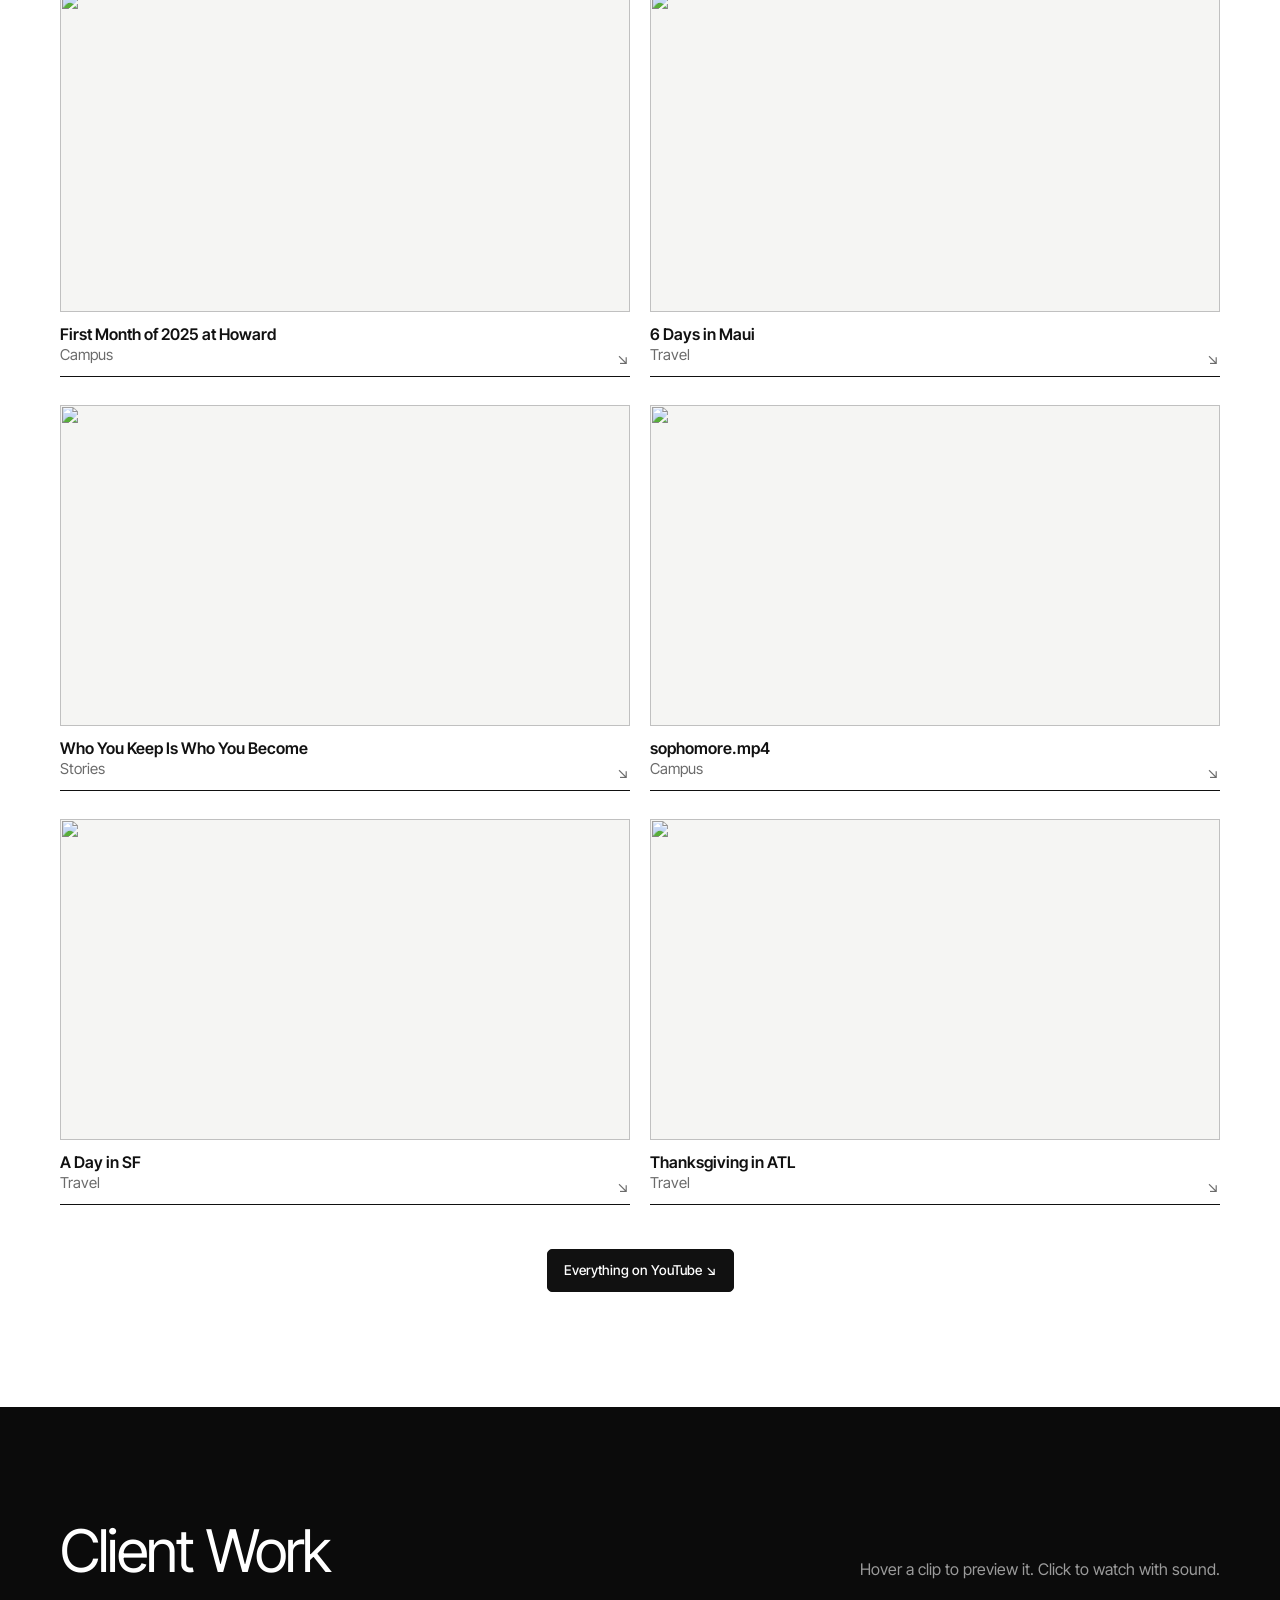
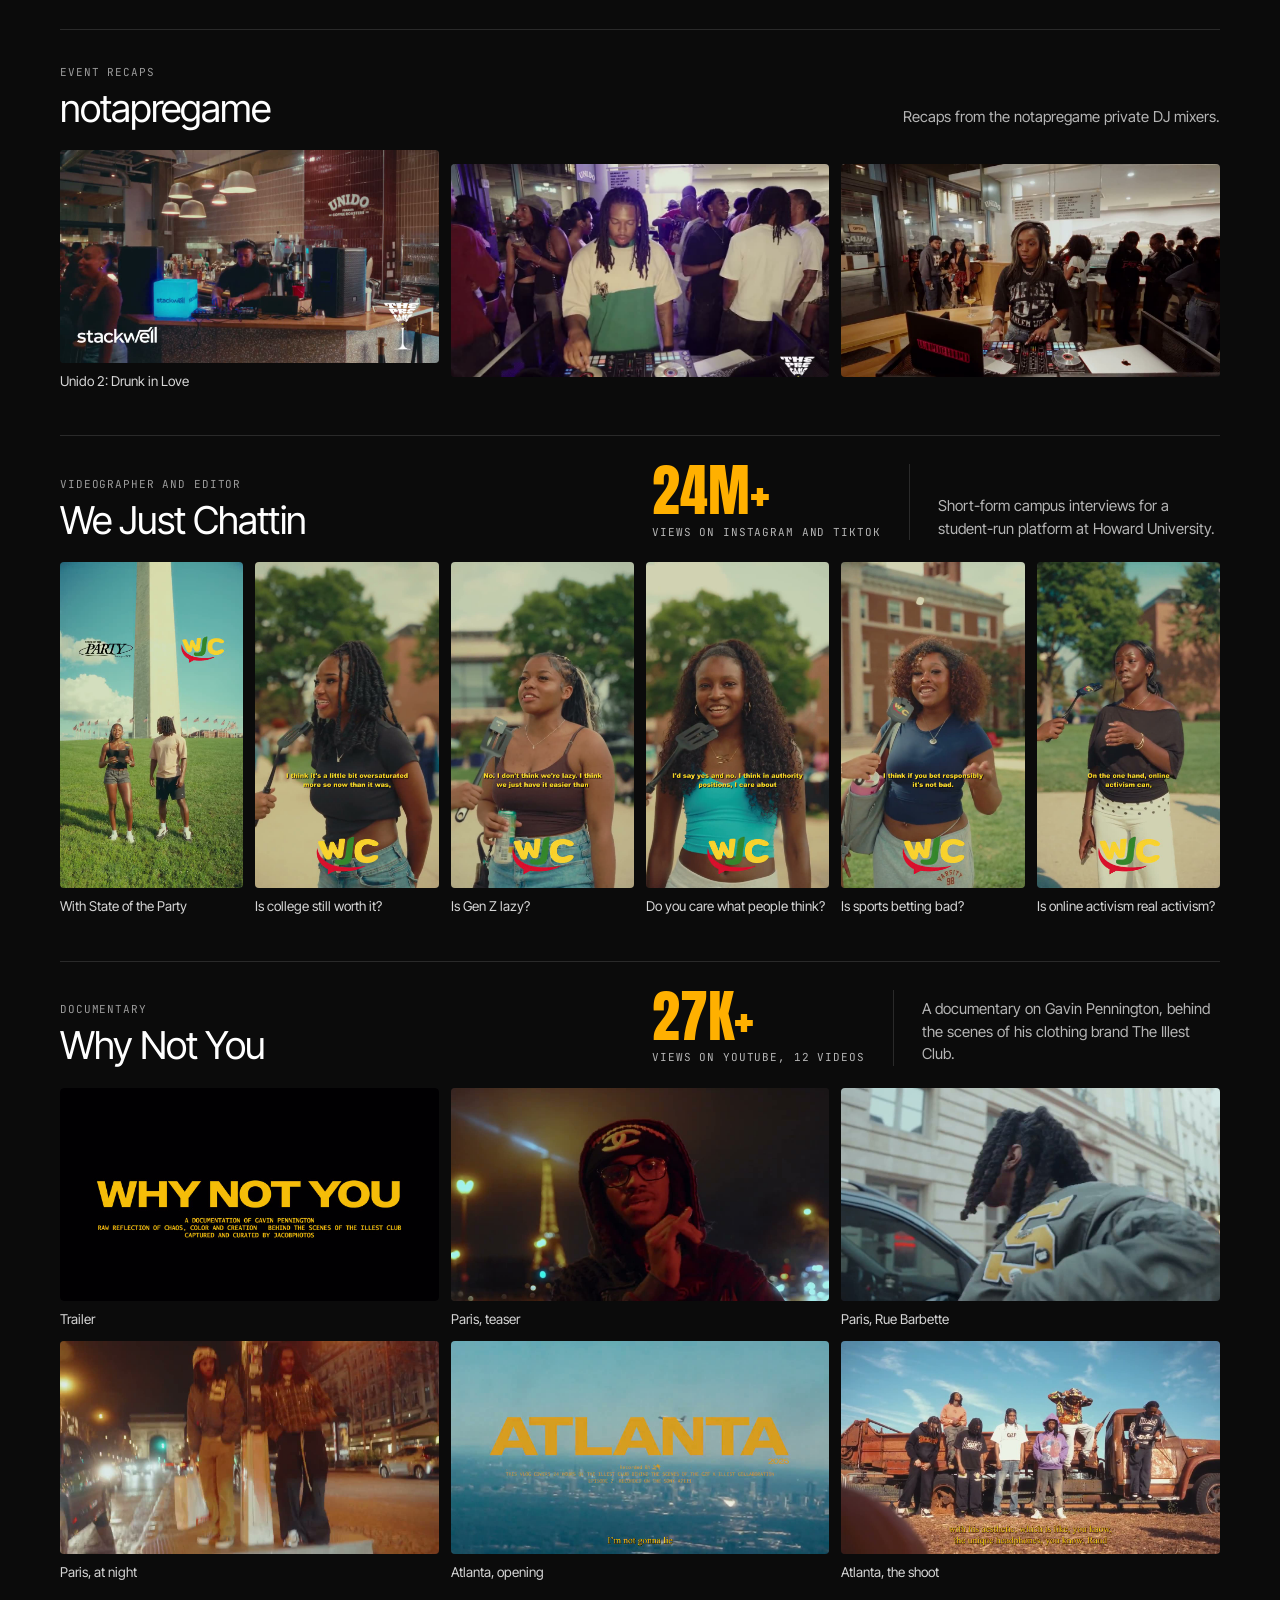
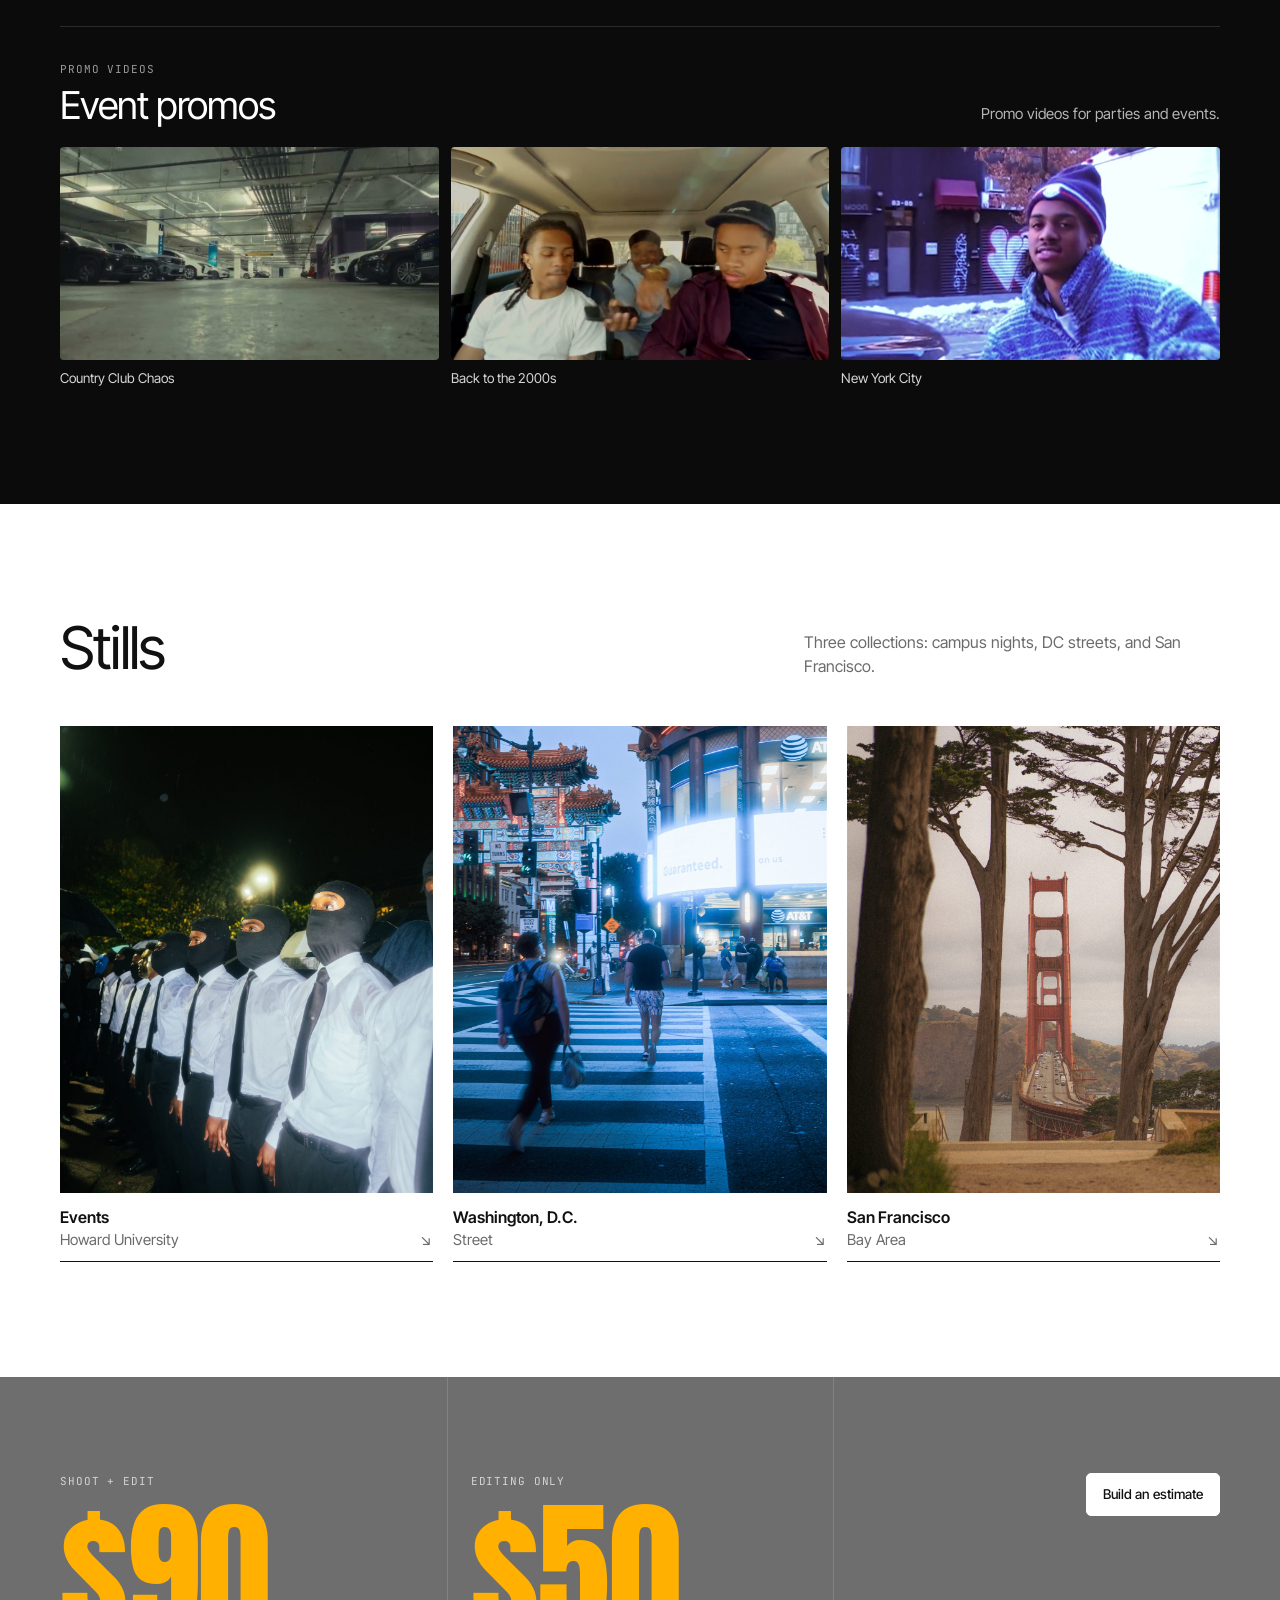
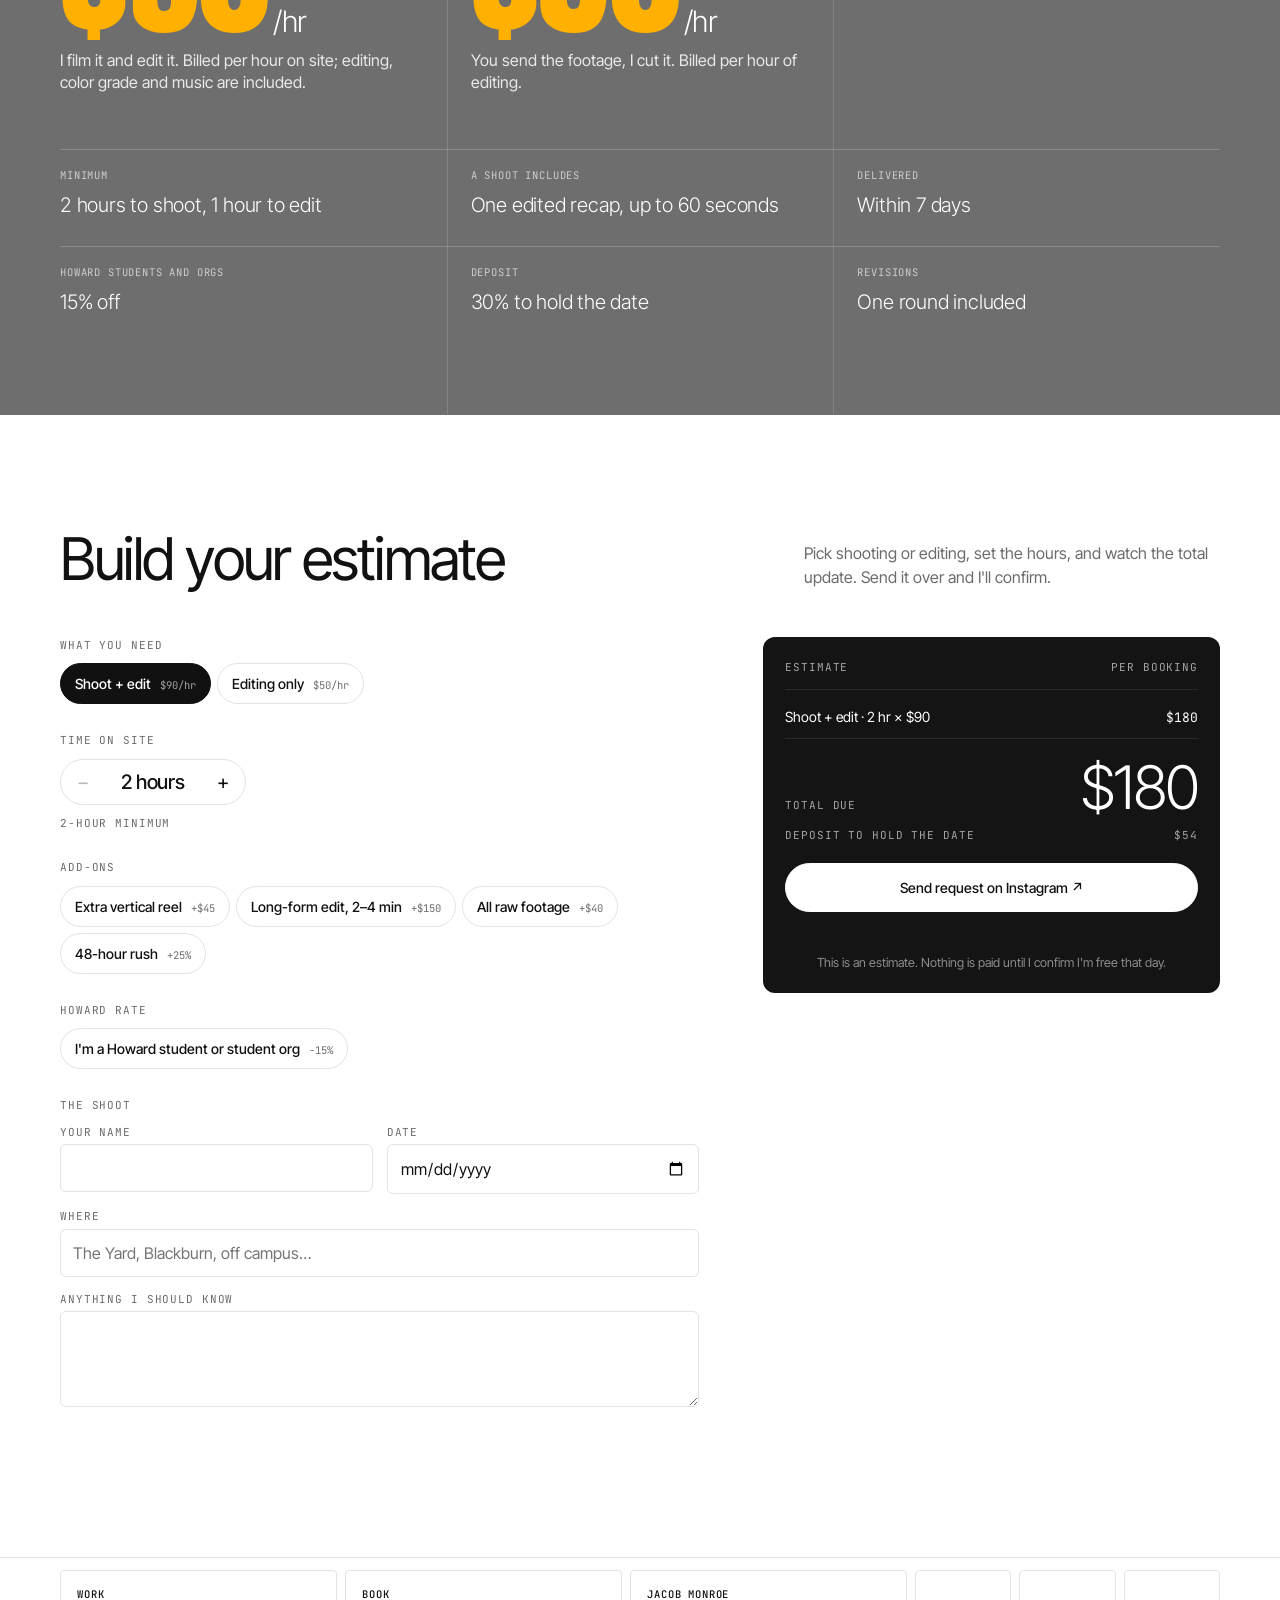
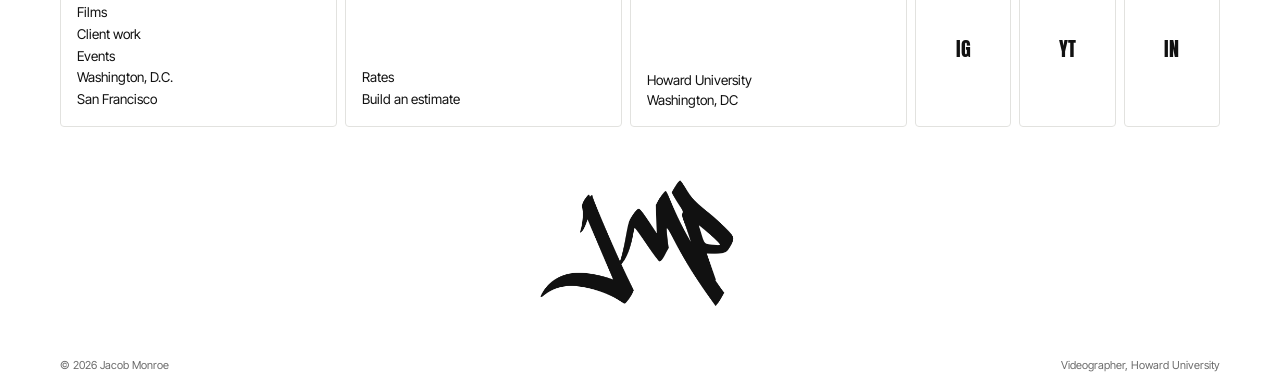
==== commit 0cd7036c: "Show view totals on client projects - We Just Chattin: 24M+ views on Instagram and TikTok - Why Not " ====
--- a/index.html
+++ b/index.html
@@ -12,7 +12,7 @@
   <link rel="preconnect" href="https://fonts.googleapis.com">
   <link rel="preconnect" href="https://fonts.gstatic.com" crossorigin>
   <link href="https://fonts.googleapis.com/css2?family=Anton&family=Inter+Tight:wght@300;400;500;600&family=JetBrains+Mono:wght@400;500&display=swap" rel="stylesheet">
-  <link rel="stylesheet" href="css/style.css?v=11">
+  <link rel="stylesheet" href="css/style.css?v=14">
 </head>
 <body>
 
@@ -216,7 +216,7 @@
   </div>
 </footer>
 
-<script src="js/site.js?v=11"></script>
+<script src="js/site.js?v=14"></script>
 <script>document.getElementById('year').textContent = new Date().getFullYear();</script>
 </body>
 </html>
--- a/css/style.css
+++ b/css/style.css
@@ -155,7 +155,11 @@
 .project:last-child { padding-bottom: 0; }
 .project header { display: grid; grid-template-columns: minmax(0, 1fr) minmax(0, 1fr); gap: 24px; align-items: end; margin-bottom: 22px; }
 .project h3 { margin: 6px 0 0; font-weight: 400; font-size: clamp(26px, 3vw, 40px); line-height: 1.05; letter-spacing: -.025em; }
-.project header p { margin: 0; max-width: 30em; justify-self: end; color: #b5b5b5; font-size: 15px; }
+.project .about { justify-self: end; display: flex; align-items: flex-end; gap: 28px; }
+.project header p { margin: 0; max-width: 30em; color: #b5b5b5; font-size: 15px; }
+.stat { flex: none; padding-right: 28px; border-right: 1px solid var(--line-dark); }
+.stat b { display: block; font-family: var(--display); font-weight: 400; font-size: clamp(40px, 4.4vw, 60px); line-height: .95; color: var(--amber); }
+.stat span { display: block; margin-top: 6px; color: #b5b5b5; }
 .clips { display: grid; grid-template-columns: repeat(3, minmax(0, 1fr)); gap: 12px; }
 .project.tall .clips { grid-template-columns: repeat(6, minmax(0, 1fr)); }
 .clip { display: block; width: 100%; padding: 0; border: 0; background: none; text-align: left; color: inherit; }
@@ -349,7 +353,7 @@
   .head { flex-direction: column; align-items: flex-start; }
   .collections { gap: 10px; }
   .project header { grid-template-columns: 1fr; gap: 10px; }
-  .project header p { justify-self: start; }
+  .project .about { justify-self: start; }
   .project.tall .clips { grid-template-columns: repeat(3, minmax(0, 1fr)); }
   .collection .cap span { display: none; }
   .boxes { grid-template-columns: 1fr 1fr; }
